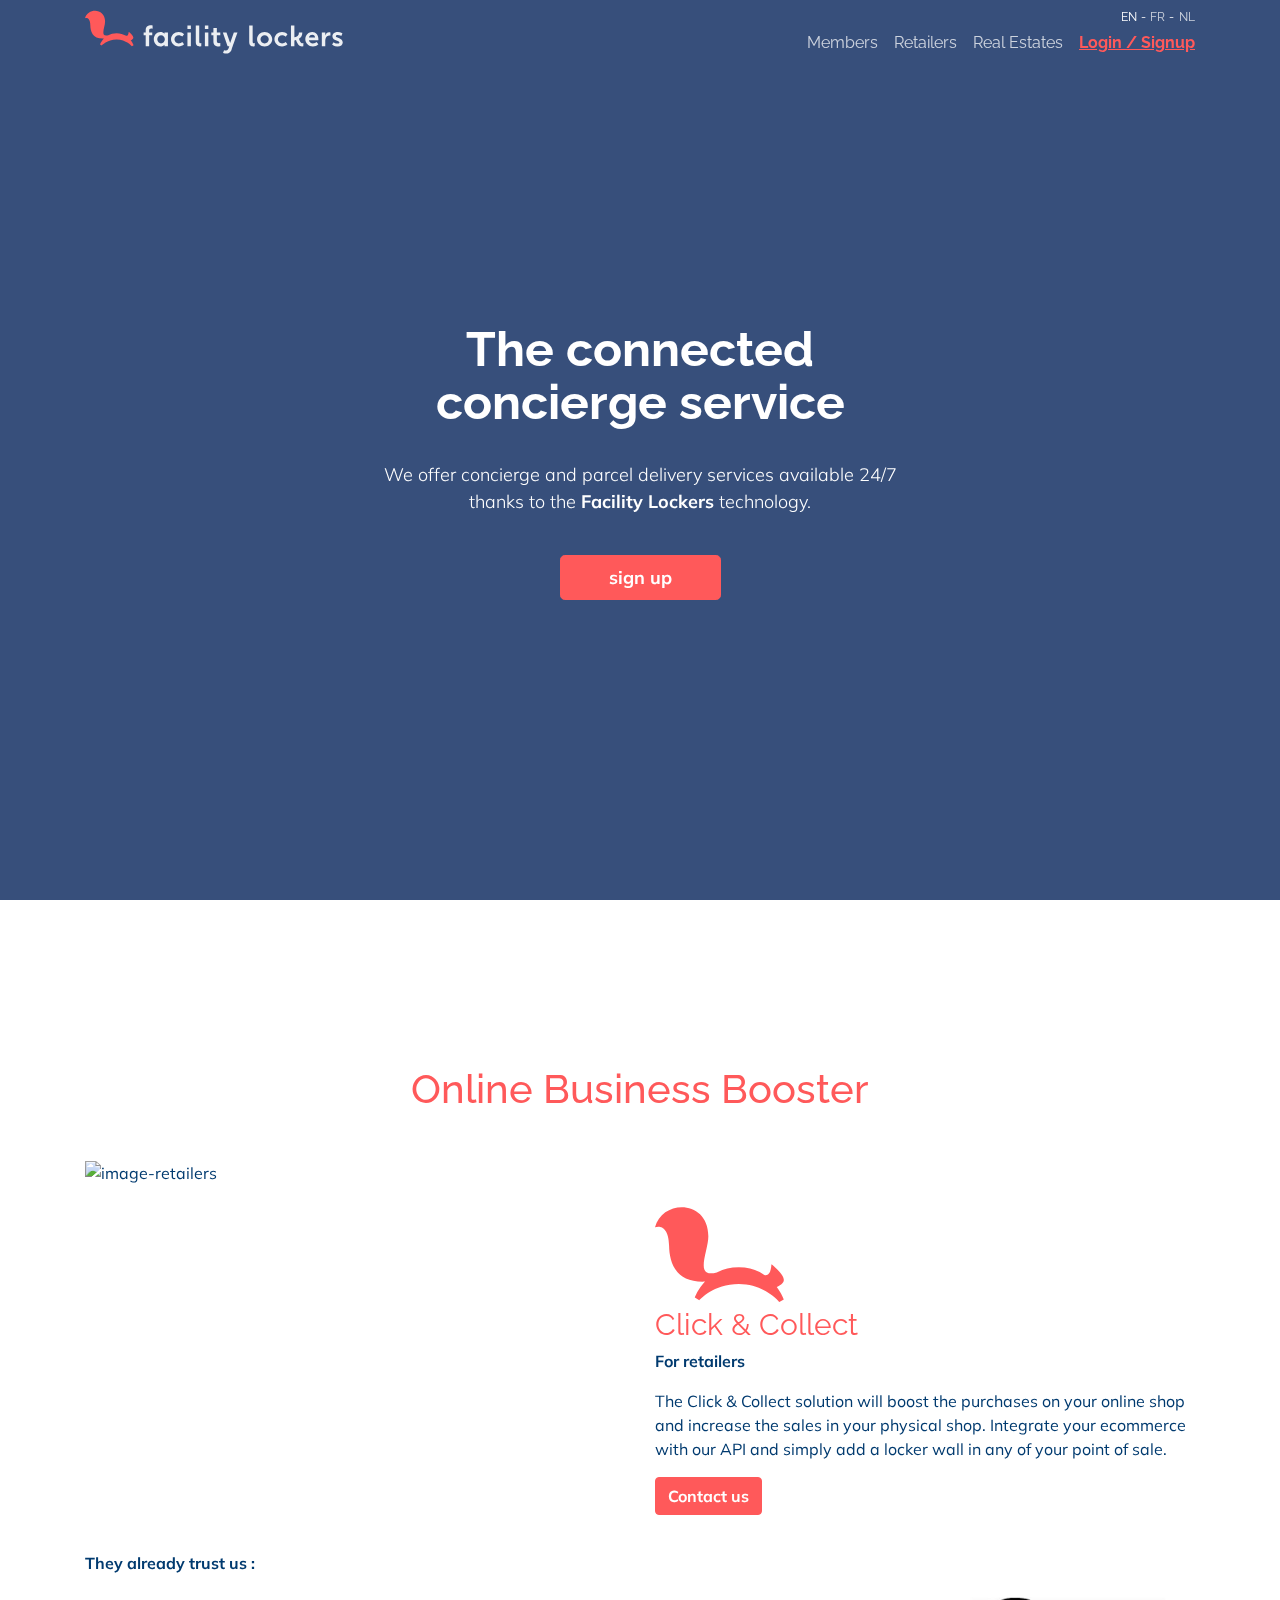
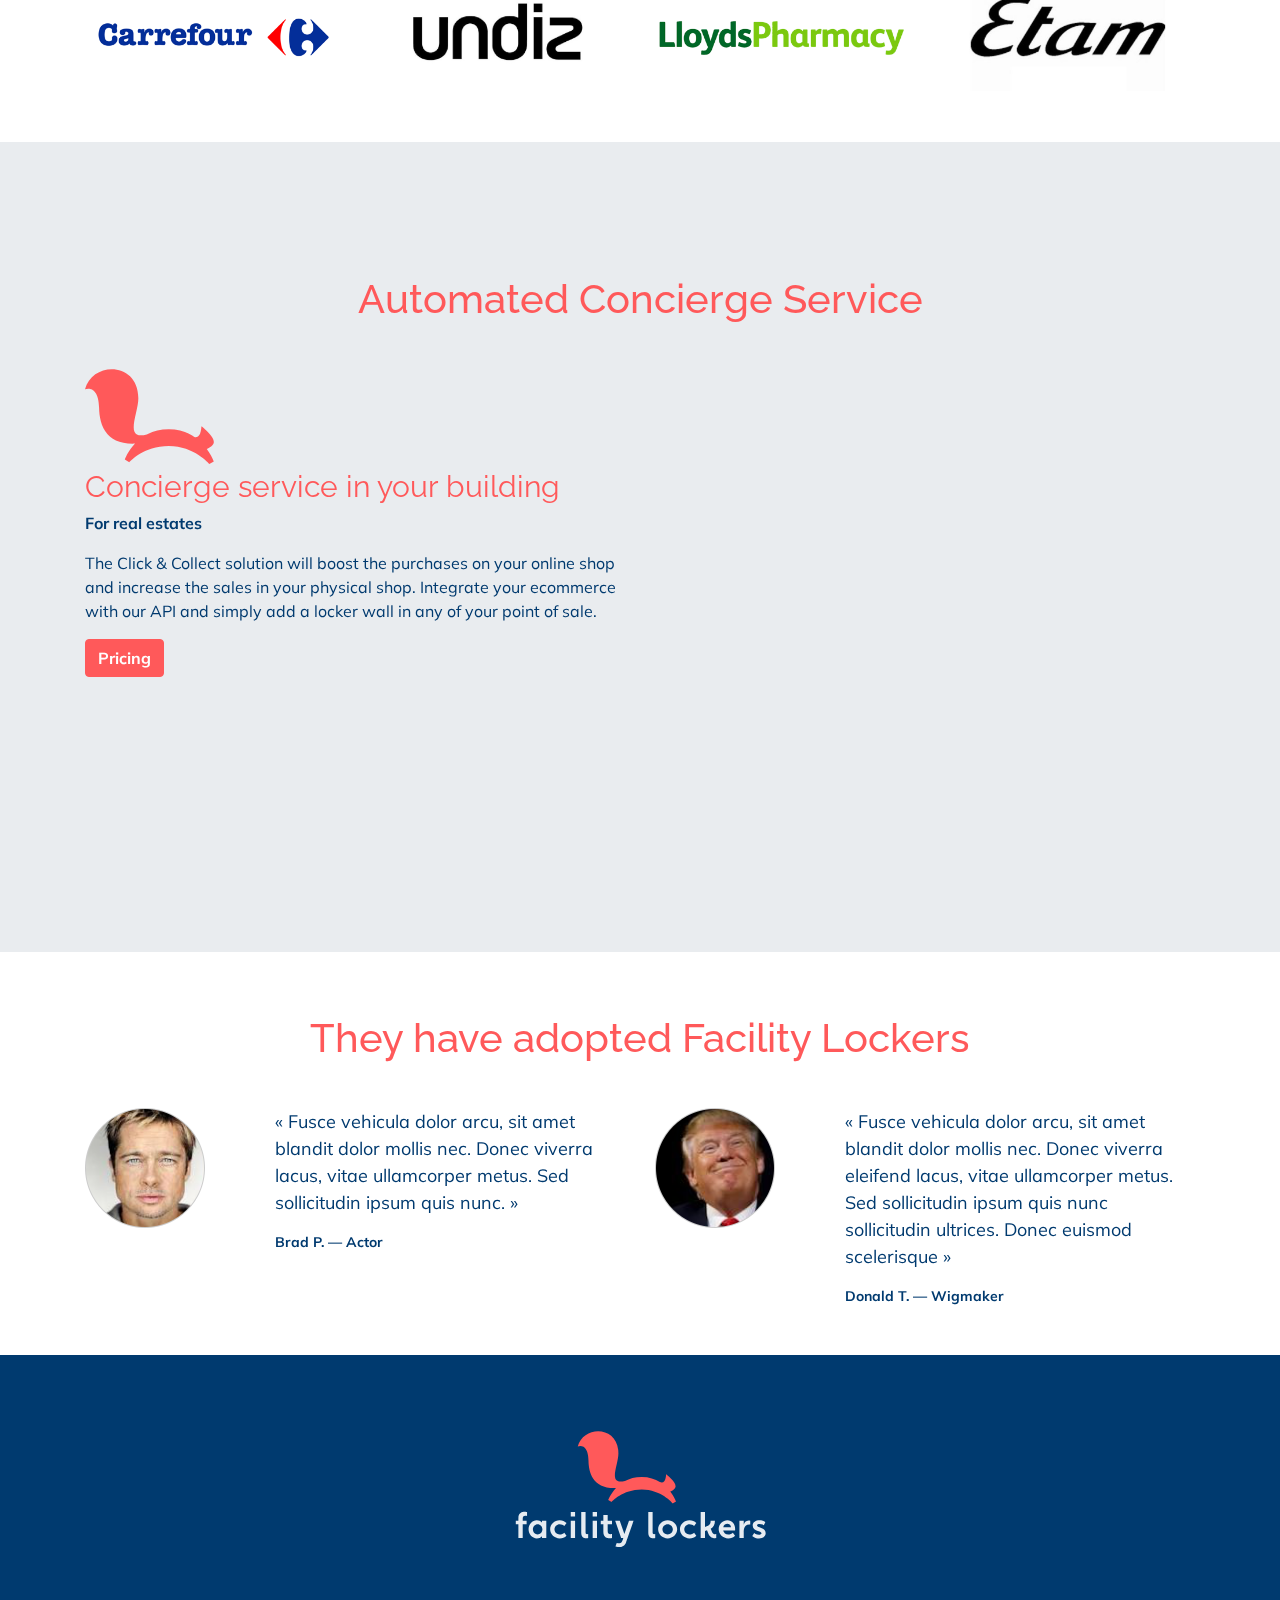
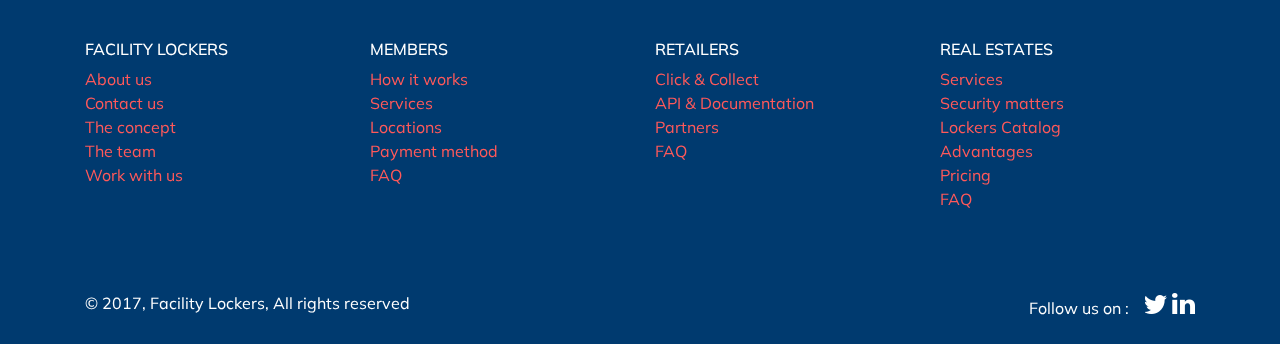
==== index.html @ fe05e3f2 "first commit" ====
<!DOCTYPE html>
<html lang="en">
  <head>
    <meta charset="utf-8">
    <meta name="viewport" content="width=device-width, initial-scale=1, shrink-to-fit=no">
    <meta name="description" content="">
    <meta name="author" content="">
    <link rel="icon" href="../../../../favicon.ico">

    <title>Facility Lockers</title>
    <link href="https://fonts.googleapis.com/css?family=Muli:300,500,700|Raleway:300,500,700" rel="stylesheet">
    <!-- Bootstrap core CSS -->
    <link rel="stylesheet" href="styles/css/app.css">
  </head>
  <body>
    <div id="log"></div>

    <nav class="navbar navbar-expand-md navbar-dark fixed-top">
      <div class="container">
        <a class="navbar-left fl-logo" href="#">
          <svg xmlns="http://www.w3.org/2000/svg" width="258" height="45" viewBox="0 0 258 45">
            <g fill="none" fill-rule="evenodd">
              <path class="logo-text"  d="M167.654798,15.54245 L167.654798,31.3927625 C167.654798,32.7361375 168.040766,33.418825 169.723614,33.1156375 L169.723614,36.215575 C169.723614,36.215575 164.206542,37.93845 164.206542,32.0816375 L164.206542,15.54245 L167.654798,15.54245 Z M187.221381,29.3246938 C187.221381,33.3211313 183.824725,36.5606313 179.635493,36.5606313 C175.445573,36.5606313 172.048917,33.3211313 172.048917,29.3246938 C172.048917,25.3289438 175.445573,22.0894438 179.635493,22.0894438 C183.824725,22.0894438 187.221381,25.3289438 187.221381,29.3246938 Z M183.773125,29.3246938 C183.773125,27.0408188 181.920341,25.1900688 179.635493,25.1900688 C177.349957,25.1900688 175.497173,27.0408188 175.497173,29.3246938 C175.497173,31.6078813 177.349957,33.4600063 179.635493,33.4600063 C181.920341,33.4600063 183.773125,31.6078813 183.773125,29.3246938 Z M202.478125,24.30945 L200.703085,26.6283875 C199.832765,25.7497625 198.531069,25.1901375 197.017469,25.1901375 C194.742253,25.1901375 192.879837,27.041575 192.879837,29.3247625 C192.879837,31.60795 194.727805,33.460075 197.017469,33.460075 C198.531069,33.460075 199.832765,32.90045 200.703085,32.02045 L202.478125,34.340075 C201.097997,35.706825 199.164717,36.5607 197.017469,36.5607 C192.828925,36.5607 189.431581,33.3212 189.431581,29.3247625 C189.431581,25.328325 192.828925,22.0895125 197.017469,22.0895125 C199.164717,22.0895125 201.097997,22.9433875 202.478125,24.30945 Z M218.35517,36.21585 C218.35517,36.21585 214.162498,37.5695375 212.024882,32.5521625 C211.60245,31.5607875 210.975682,30.081975 210.975682,30.081975 L209.389842,30.5955375 L209.389842,36.21585 L205.941586,36.21585 L205.941586,15.542725 L209.389842,15.542725 L209.389842,27.3519125 C213.534354,26.017475 213.87285,24.779975 213.87285,22.4335375 L217.320418,22.4335375 C217.320418,25.8236 215.971938,27.6200375 213.933394,28.8107875 C214.116402,29.234975 214.468658,30.054475 214.831234,30.9310375 C215.734578,33.1145375 216.81061,33.252725 218.35517,33.1145375 L218.35517,36.21585 Z M245.443174,25.5347125 C240.27079,24.8802125 240.27079,30.013775 240.27079,31.73665 L240.27079,36.2164 L236.823222,36.2164 L236.823222,22.4334 L240.27079,22.4334 L240.27079,25.5732125 C240.801926,23.9314625 242.133206,21.7713375 245.443174,22.4334 L245.443174,25.5347125 Z M248.600338,32.1693625 C248.600338,32.1693625 250.160034,33.598675 252.410482,33.598675 C253.386754,33.598675 254.410498,33.2391125 254.410498,32.4258 C254.410498,30.2553625 247.410786,31.04805 247.410786,26.2238625 C247.410786,23.6484875 249.840802,22.0892375 252.824658,22.0892375 C255.943362,22.0892375 257.44733,23.6168625 257.44733,23.6168625 L256.268786,25.9743 C256.268786,25.9743 254.869394,25.0592375 252.754482,25.0592375 C251.859394,25.0592375 250.859042,25.3562375 250.859042,26.2238625 C250.859042,28.1743 257.754866,27.6016125 257.754866,32.4258 C257.754866,34.7296125 255.71701,36.560425 252.43525,36.560425 C248.99181,36.560425 247.066786,34.528175 247.066786,34.528175 L248.600338,32.1693625 Z M227.199066,22.0891688 C230.99201,22.0891688 233.405514,24.9842313 233.405514,28.9799813 C233.405514,29.5746688 233.340842,30.2497938 233.340842,30.2497938 L223.862266,30.2497938 C224.283322,32.0867938 225.918698,33.4597313 227.888442,33.4597313 C229.400666,33.4597313 230.703738,32.9007938 231.574058,32.0214813 L233.34841,34.3397312 C231.969658,35.7071688 230.034314,36.5610438 227.888442,36.5610438 C223.698522,36.5610438 220.302554,33.3208563 220.302554,29.3244188 C220.302554,24.8453563 223.750122,22.0891688 227.199066,22.0891688 Z M227.199066,24.8453562 C225.805178,24.8453562 224.41129,25.5225437 223.929002,27.6022312 L230.156778,27.6022312 C229.76049,25.5225437 228.592266,24.8453562 227.199066,24.8453562 Z M139.057115,40.168975 C142.160683,40.8585375 143.073659,40.4900375 144.303803,36.2069125 L142.580363,36.2055375 L137.831099,22.423225 L141.478187,22.423225 L145.154859,33.0939125 L148.831531,22.423225 L152.478619,22.423225 C152.478619,22.423225 146.962235,38.43235 146.623739,39.4147875 C144.490939,45.60435 138.023051,42.92585 138.023051,42.92585 L139.057115,40.168975 Z M131.85059,30.6929563 C131.85059,32.9678938 132.967902,33.3803938 135.299534,33.0978313 L135.299534,36.1998313 C135.299534,36.1998313 128.402334,37.9288938 128.402334,31.3825188 L128.402334,25.2823313 L126.333518,25.2823313 L126.333518,22.4237063 L128.402334,22.4237063 L128.402334,17.9439563 L131.85059,17.9439563 L131.85059,22.4237063 L135.299534,22.4237063 L135.299534,25.2823313 L131.85059,25.2823313 L131.85059,30.6929563 Z M119.885376,36.2065 L119.885376,22.4241875 L123.333632,22.4241875 L123.333632,36.2065 L119.885376,36.2065 Z M119.885376,18.9784375 L119.885376,15.532 L123.333632,15.532 L123.333632,18.9784375 L119.885376,18.9784375 Z M114.227333,15.5324125 L114.227333,31.382725 C114.227333,32.7261 114.613301,33.4087875 116.296149,33.1062875 L116.296149,36.206225 C116.296149,36.206225 110.778389,37.9291 110.778389,32.0716 L110.778389,15.5324125 L114.227333,15.5324125 Z M102.433568,36.2065 L102.433568,22.4241875 L105.881824,22.4241875 L105.881824,36.2065 L102.433568,36.2065 Z M102.433568,18.9784375 L102.433568,15.532 L105.881824,15.532 L105.881824,18.9784375 L102.433568,18.9784375 Z M99.0610608,24.3000312 L97.2860208,26.6189687 C96.4157008,25.7396562 95.1133168,25.1800312 93.6004048,25.1800312 C91.3245008,25.1800312 89.4627728,27.0314687 89.4627728,29.3153437 C89.4627728,31.5978437 91.3100528,33.4499687 93.6004048,33.4499687 C95.1133168,33.4499687 96.4157008,32.8910312 97.2860208,32.0110312 L99.0610608,34.3306562 C97.6809328,35.6974062 95.7469648,36.5505937 93.6004048,36.5505937 C89.4111728,36.5505937 86.0145168,33.3110937 86.0145168,29.3153437 C86.0145168,25.3182187 89.4111728,22.0794062 93.6004048,22.0794062 C95.7469648,22.0794062 97.6809328,22.9332812 99.0610608,24.3000312 Z M82.9423216,36.2054 L79.4933776,36.2054 L79.4933776,34.7747125 C78.4194096,35.8788375 76.9924976,36.550525 75.3516176,36.550525 C71.7354896,36.550525 68.8039216,33.311025 68.8039216,29.315275 C68.8039216,25.3188375 71.7354896,22.0793375 75.3516176,22.0793375 C76.9924976,22.0793375 78.4194096,22.7517125 79.4933776,23.8544625 L79.4933776,22.423775 L82.9423216,22.423775 L82.9423216,36.2054 Z M79.8380656,29.315275 C79.8380656,27.0314 78.1400816,25.18065 76.0451216,25.18065 C73.9501616,25.18065 72.2528656,27.0314 72.2528656,29.315275 C72.2528656,31.5984625 73.9501616,33.4499 76.0451216,33.4499 C78.1400816,33.4499 79.8380656,31.5984625 79.8380656,29.315275 Z M67.5971696,18.6409437 C64.8382896,18.2882562 64.1489136,18.7708812 64.1489136,21.0458187 L64.1489136,22.4242562 L67.2524816,22.4242562 L67.2524816,25.2821937 L64.1489136,25.2821937 L64.1489136,36.2065687 L60.7013456,36.2065687 L60.7013456,25.2821937 L58.6325296,25.2821937 L58.6325296,22.4242562 L60.7013456,22.4242562 L60.7013456,20.3562562 C60.7013456,13.8098812 67.5971696,15.5389437 67.5971696,15.5389437 L67.5971696,18.6409437 Z"/>
              <path class="logo-shape"  d="M40.5858978,25.6179673 C40.8960762,25.7450946 41.2733576,25.8624437 41.5241712,25.8624437 C43.6748592,25.8624437 43.6748592,21.8082562 43.6748592,21.8082562 C43.6748592,21.8082562 48.3601392,25.2876937 48.3601392,27.7063187 C48.3601392,28.8393698 46.8598692,29.9327503 45.7162989,30.2912166 C47.7122819,32.8888168 48.5544193,35.2146984 48.5728,35.2679938 L46.893392,36.2064313 C46.838352,36.1397438 41.213952,29.4180563 31.63424,29.4180563 C22.0504,29.4180563 16.778944,35.4474313 16.725968,35.5079313 L15.057568,34.5619313 C15.0774099,34.503157 16.1404563,31.4853447 18.8833812,28.5718862 C18.5780768,28.6011079 18.2765153,28.61705 17.981912,28.61705 C7.361256,28.61705 5.39908,20.8984875 5.3062,15.1503 C5.191992,8.03605 1.857256,7.4482375 -0.000344,8.21755 C2.757848,-2.365825 20.089256,-2.2785125 20.089256,11.5856125 C20.089256,17.4107121 14.5182655,27.4217785 23.3268896,25.1557699 C25.5438639,23.9782703 28.2835253,23.1769313 31.63424,23.1769313 C35.2784036,23.1769313 38.2303013,24.1845102 40.5858978,25.6179673 Z"/>
            </g>
          </svg>
        </a>
        <button class="navbar-toggler" type="button" data-toggle="collapse" data-target="#navbarCollapse" aria-controls="navbarCollapse" aria-label="Toggle navigation">
          <span class="navbar-toggler-icon"></span>
        </button>
        <div class="collapse navbar-collapse fl-justify-end " id="navbarCollapse">
          <ul class="navbar-nav">
            <li class="nav-item">
              <a class="nav-link" href="members.html">Members <span class="sr-only">(current)</span></a>
            </li>
            <li class="nav-item">
              <a class="nav-link" href="#retailers">Retailers</a>
            </li>
            <li class="nav-item">
              <a class="nav-link" href="#real-estates">Real Estates</a>
            </li>
            <li class="nav-item">
              <a class="nav-link fl-login-link" href="#real-estates">Login / Signup</a>
            </li>
            <li class="nav-item fl-languages">
              <ul>
                  <li class="nav-item active"><a class="nav-link" href="#">EN</a></li>
                  <li class="nav-item"><a class="nav-link" href="#">FR</a></li>
                  <li class="nav-item"><a class="nav-link" href="#">NL</a></li>
                </ul>
            </li>

          </ul>
        </div>
      </div>

    </nav>


    <a id="members"></a>
    <div class="fl-section fl-main-section jumbotron jumbotron-fluid">
      <div class="container">
        <div class="fl-message-box col-10 col-sm-10 col-md-8 col-lg-6 col-xl-6 mx-auto">
          <h2 class="display-3 slogan">The connected concierge service</h2>
          <br>
          <p class="lead">We offer concierge and parcel delivery services available 24/7 thanks to the <strong>Facility Lockers</strong> technology.</p>
          <br>
          <p class="lead">
            <a class="btn btn-primary btn-lg fl-btn-call-to-action px-5" href="#" role="button">sign up</a>
          </p>
        </div>
      </div>
    </div>

      <a id="retailers"></a>
      <section class="fl-section fl-retailers">
        <h2 class="fl-section-heading">Online Business Booster</h2>
        <div class="container">
          <div class="row">
              <div class="col-12 col-sm-12 col-md-6 col-lg-6 col-xl-6">
                <img class="img-fluid" src="img/png/Click&Collect@2x.png" alt="image-retailers">
              </div><!-- /.col6 -->
              <div class="col-12 col-sm-12 col-md-6 col-lg-6 col-xl-6">
                <svg class="fl-logo mt-5" xmlns="http://www.w3.org/2000/svg" width="129" height="95" viewBox="0 0 129 95">
                  <path class="logo-shape" fill-rule="evenodd" d="M109.370019,67.903951 C109.853962,68.045564 110.321844,68.1402394 110.688133,68.1402394 C116.398183,68.1402394 116.398183,57.3298872 116.398183,57.3298872 C116.398183,57.3298872 128.837542,66.6076882 128.837542,73.056869 C128.837542,76.0919478 124.817776,79.0202752 121.776524,79.9624201 C126.67875,86.5866545 128.760263,92.3606263 128.80733,92.4976885 L124.348523,95 C124.202392,94.8221801 109.269681,76.8990304 83.8356665,76.8990304 C58.390692,76.8990304 44.3950427,92.9761525 44.2543921,93.1374737 L39.8248111,90.614997 C39.8775402,90.4581311 42.7051385,82.3963517 50.0027058,74.6209886 C49.2373491,74.6909918 48.4812919,74.7289939 47.7417499,74.7289939 C19.544042,74.7289939 14.3344894,54.1477112 14.0878942,38.820366 C13.7846734,19.8504618 4.93099129,18.2830799 -0.000913315668,20.3344254 C7.32205171,-7.88578184 53.3367217,-7.65296605 53.3367217,29.3152487 C53.3367217,44.8097517 38.6179544,71.4115507 61.7619684,65.5432844 C67.6511357,62.3983362 74.9305959,60.2572842 83.8356665,60.2572842 C94.4452143,60.2572842 102.84468,63.4879213 109.370019,67.903951 Z"/>
                </svg>
                <h2 class="fl-box-heading">Click & Collect</h2>
                <p class="fl-box-subtitle">For retailers</p>
                <p>The Click & Collect solution will boost the purchases on your online shop and increase the sales in your physical shop. Integrate your ecommerce with our API and simply add a locker wall in any of your point of sale.</p>
                <p><a class="btn btn-primary" href="#" role="button">Contact us</a></p>
              </div><!-- /.col -->
          </div><!-- /.row -->
          <br />
            <h4 class="fl-box-subtitle">They already trust us :</h4>
          <div class="row">
            <div class="col-3">
              <img class="img-fluid" src="img/png/logo/carrefour@2x.png" alt="logo carrefour"/>
            </div>
            <div class="col-3">
              <img class="img-fluid" src="img/png/logo/undiz@2x.png" alt="logo undiz"/>
            </div>
            <div class="col-3">
              <img class="img-fluid" src="img/png/logo/lloyds@2x.png" alt="logo Lloyds Pharmacy"/>
            </div>
            <div class="col-3">
              <img class="img-fluid" src="img/png/logo/etam@2x.png" alt="logo etam"/>
            </div>
          </div>
        </div><!-- /.container -->
      </section>

      <a id="real-estates"></a>

      <div class="fl-section jumbotron jumbotron-fluid fl-real-estates">
        <h2 class="fl-section-heading ">Automated Concierge Service</h2>
        <div class="container">
          <div class="row">
            <div class="col-12 col-sm-12 col-md-8 col-lg-6 col-xl-6">
              <svg class="fl-logo" xmlns="http://www.w3.org/2000/svg" width="129" height="95" viewBox="0 0 129 95">
                <path class="logo-shape" fill-rule="evenodd" d="M109.370019,67.903951 C109.853962,68.045564 110.321844,68.1402394 110.688133,68.1402394 C116.398183,68.1402394 116.398183,57.3298872 116.398183,57.3298872 C116.398183,57.3298872 128.837542,66.6076882 128.837542,73.056869 C128.837542,76.0919478 124.817776,79.0202752 121.776524,79.9624201 C126.67875,86.5866545 128.760263,92.3606263 128.80733,92.4976885 L124.348523,95 C124.202392,94.8221801 109.269681,76.8990304 83.8356665,76.8990304 C58.390692,76.8990304 44.3950427,92.9761525 44.2543921,93.1374737 L39.8248111,90.614997 C39.8775402,90.4581311 42.7051385,82.3963517 50.0027058,74.6209886 C49.2373491,74.6909918 48.4812919,74.7289939 47.7417499,74.7289939 C19.544042,74.7289939 14.3344894,54.1477112 14.0878942,38.820366 C13.7846734,19.8504618 4.93099129,18.2830799 -0.000913315668,20.3344254 C7.32205171,-7.88578184 53.3367217,-7.65296605 53.3367217,29.3152487 C53.3367217,44.8097517 38.6179544,71.4115507 61.7619684,65.5432844 C67.6511357,62.3983362 74.9305959,60.2572842 83.8356665,60.2572842 C94.4452143,60.2572842 102.84468,63.4879213 109.370019,67.903951 Z"/>
              </svg>
              <h2 class="fl-box-heading">Concierge service in your building</h2>
              <p class="fl-box-subtitle">For real estates</p>
              <p>The Click & Collect solution will boost the purchases on your online shop and increase the sales in your physical shop. Integrate your ecommerce with our API and simply add a locker wall in any of your point of sale.</p>
              <p><a class="btn btn-primary" href="#" role="button">Pricing</a></p>
            </div><!-- .col -->
          </div><!-- .row -->
        </div>
      </div>

      <section class="fl-section fl-testimonials">
        <h2 class="fl-section-heading">They have adopted Facility Lockers</h2>
        <div class="container">
          <div class="row">
            <div class="col-12 col-sm-12 col-md-12 col-lg-6 col-xl-6">
              <div class="row">
                <div class="col-12 col-sm-4 col-md-4 col-lg-4 col-xl-4">
                  <img class="img-fluid fl-avatar" src="img/png/avatar/brad@2x.png" alt="Generic placeholder image" width="120" height="120">
                </div>
                <div class="col-12 col-sm-8 col-md-8 col-lg-8 col-xl-8">
                  <p class="fl-testimonial">« Fusce vehicula dolor arcu, sit amet blandit dolor mollis nec. Donec viverra  lacus, vitae ullamcorper metus. Sed sollicitudin ipsum quis nunc. » </p>
                  <p class="fl-signature">Brad P. — Actor</p>
                </div>
              </div><!-- /.row -->
              <hr class="fl-separator"/>
            </div><!-- /.col-xl-6 -->
            <div class="col-12 col-sm-12 col-md-12 col-lg-6 col-xl-6">
              <div class="row">
                <div class="col-12 col-sm-4 col-md-4 col-lg-4 col-xl-4">
                  <img class="img-fluid fl-avatar" src="img/png/avatar/bob@2x.png" alt="Generic placeholder image" width="120" height="120">
                </div>
                <div class="col-12 col-sm-8 col-md-8 col-lg-8 col-xl-8">
                  <p class="fl-testimonial">« Fusce vehicula dolor arcu, sit amet blandit dolor mollis nec. Donec viverra eleifend lacus, vitae ullamcorper metus. Sed sollicitudin ipsum quis nunc sollicitudin ultrices. Donec euismod scelerisque » </p>
                  <p class="fl-signature">Donald T. — Wigmaker</p>
                </div>
              </div><!-- .row -->
            </div><!-- .col -->
          </div><!-- .row -->
        </div>
      </section>

    <footer class="fl-section fl-footer">
      <div class="container">
        <div class="row fl-brand-row">
          <a class="navbar-brand fl-logo mx-auto" href="#">
            <svg xmlns="http://www.w3.org/2000/svg" width="251" height="117" viewBox="0 0 251 117">
              <g fill="none" fill-rule="evenodd">
                <path class="logo-text" d="M92.682491,100.078545 C92.682491,102.928204 94.0847175,103.444914 97.0109157,103.090968 L97.0109157,106.976631 C97.0109157,106.976631 88.3549297,109.142509 88.3549297,100.942313 L88.3549297,93.3010255 L85.7585656,93.3010255 L85.7585656,89.7202215 L88.3549297,89.7202215 L88.3549297,84.1087452 L92.682491,84.1087452 L92.682491,89.7202215 L97.0109157,89.7202215 L97.0109157,93.3010255 L92.682491,93.3010255 L92.682491,100.078545 Z M137.616772,81.1005426 L137.616772,100.955145 C137.616772,102.637899 138.101162,103.493054 140.213136,103.113272 L140.213136,106.996352 C140.213136,106.996352 133.289211,109.154479 133.289211,101.818051 L133.289211,81.1005426 L137.616772,81.1005426 Z M162.172833,98.3646164 C162.172833,103.37068 157.91003,107.42858 152.652543,107.42858 C147.394194,107.42858 143.131391,103.37068 143.131391,98.3646164 C143.131391,93.3594137 147.394194,89.3015137 152.652543,89.3015137 C157.91003,89.3015137 162.172833,93.3594137 162.172833,98.3646164 Z M157.845272,98.3646164 C157.845272,95.5037624 155.520028,93.1854545 152.652543,93.1854545 C149.784196,93.1854545 147.458952,95.5037624 147.458952,98.3646164 C147.458952,101.224609 149.784196,103.544639 152.652543,103.544639 C155.520028,103.544639 157.845272,101.224609 157.845272,98.3646164 Z M181.320047,92.0823637 L179.092371,94.987138 C178.00012,93.8865446 176.366491,93.1855407 174.466923,93.1855407 C171.611527,93.1855407 169.274195,95.5047097 169.274195,98.3647025 C169.274195,101.224695 171.593395,103.544726 174.466923,103.544726 C176.366491,103.544726 178.00012,102.843722 179.092371,101.741406 L181.320047,104.647041 C179.587986,106.359076 177.16172,107.428666 174.466923,107.428666 C169.210301,107.428666 164.946634,103.370766 164.946634,98.3647025 C164.946634,93.3586387 169.210301,89.3015999 174.466923,89.3015999 C177.16172,89.3015999 179.587986,90.3711907 181.320047,92.0823637 Z M201.245738,106.996696 C201.245738,106.996696 195.983934,108.692368 193.301226,102.407446 C192.771074,101.165618 191.98448,99.3132108 191.98448,99.3132108 L189.994251,99.9565154 L189.994251,106.996696 L185.66669,106.996696 L185.66669,81.1008871 L189.994251,81.1008871 L189.994251,95.8934483 C195.195614,94.2218897 195.620426,92.6717582 195.620426,89.7325364 L199.947124,89.7325364 C199.947124,93.9790358 198.254782,96.2293101 195.696409,97.7208812 C195.926084,98.2522318 196.368165,99.2787634 196.823198,100.376773 C197.956895,103.111894 199.307315,103.284992 201.245738,103.111894 L201.245738,106.996696 Z M235.241184,93.6171662 C228.749842,92.7973188 228.749842,99.2277813 228.749842,101.385909 L228.749842,106.997385 L224.423144,106.997385 L224.423144,89.7323642 L228.749842,89.7323642 L228.749842,93.6653925 C229.416418,91.6088846 231.087174,88.9030438 235.241184,89.7323642 L235.241184,93.6171662 Z M239.203424,101.927938 C239.203424,101.927938 241.160842,103.71834 243.985154,103.71834 C245.210376,103.71834 246.495174,103.267941 246.495174,102.24916 C246.495174,99.5304014 237.710536,100.523347 237.710536,94.4804172 C237.710536,91.2544212 240.760206,89.3012554 244.504945,89.3012554 C248.418919,89.3012554 250.306399,91.2148067 250.306399,91.2148067 L248.827326,94.1678074 C248.827326,94.1678074 247.071089,93.0215712 244.416874,93.0215712 C243.293539,93.0215712 242.038097,93.3936028 242.038097,94.4804172 C242.038097,96.9235968 250.692356,96.2062304 250.692356,102.24916 C250.692356,105.134988 248.134847,107.428322 244.016238,107.428322 C239.694721,107.428322 237.278816,104.882661 237.278816,104.882661 L239.203424,101.927938 Z M212.344827,89.3011693 C217.104972,89.3011693 220.13392,92.927616 220.13392,97.9328186 C220.13392,98.677743 220.052756,99.5234259 220.052756,99.5234259 L208.157143,99.5234259 C208.685569,101.82451 210.737965,103.544295 213.209994,103.544295 C215.107835,103.544295 216.743191,102.844152 217.835442,101.742698 L220.062254,104.646611 C218.33192,106.359506 215.903064,107.429097 213.209994,107.429097 C207.951645,107.429097 203.689705,103.370336 203.689705,98.3642719 C203.689705,92.7536568 208.016403,89.3011693 212.344827,89.3011693 Z M212.344827,92.7536568 C210.595498,92.7536568 208.846168,93.6019232 208.240897,96.2070055 L216.056756,96.2070055 C215.559414,93.6019232 214.093293,92.7536568 212.344827,92.7536568 Z M12.0444478,84.9818138 C8.58205345,84.5400263 7.71688657,85.1445776 7.71688657,87.9942361 L7.71688657,89.7209105 L11.6118644,89.7209105 L11.6118644,93.3008532 L7.71688657,93.3008532 L7.71688657,106.98507 L3.39018873,106.98507 L3.39018873,93.3008532 L0.793824648,93.3008532 L0.793824648,89.7209105 L3.39018873,89.7209105 L3.39018873,87.1304684 C3.39018873,78.9302723 12.0444478,81.0961506 12.0444478,81.0961506 L12.0444478,84.9818138 Z M55.7641278,106.984984 L55.7641278,89.7208243 L60.0916891,89.7208243 L60.0916891,106.984984 L55.7641278,106.984984 Z M55.7641278,85.4045691 L55.7641278,81.0874526 L60.0916891,81.0874526 L60.0916891,85.4045691 L55.7641278,85.4045691 Z M70.5653027,81.0879693 L70.5653027,100.942571 C70.5653027,102.625325 71.0496925,103.480481 73.1616667,103.10156 L73.1616667,106.98464 C73.1616667,106.98464 66.2368779,109.142767 66.2368779,101.805478 L66.2368779,81.0879693 L70.5653027,81.0879693 Z M31.3026136,106.983606 L26.9741889,106.983606 L26.9741889,105.191482 C25.626359,106.574544 23.8355845,107.415921 21.7762801,107.415921 C17.2380394,107.415921 13.5589216,103.358021 13.5589216,98.3528182 C13.5589216,93.3467543 17.2380394,89.2888543 21.7762801,89.2888543 C23.8355845,89.2888543 25.626359,90.1310925 26.9741889,91.512432 L26.9741889,89.7203076 L31.3026136,89.7203076 L31.3026136,106.983606 Z M27.4067723,98.3528182 C27.4067723,95.4919642 25.2758024,93.1736563 22.6466276,93.1736563 C20.0174528,93.1736563 17.8873463,95.4919642 17.8873463,98.3528182 C17.8873463,101.212811 20.0174528,103.53198 22.6466276,103.53198 C25.2758024,103.53198 27.4067723,101.212811 27.4067723,98.3528182 Z M51.5316313,92.0705655 L49.3039561,94.9753398 C48.2117045,93.8738852 46.5772126,93.1728812 44.678508,93.1728812 C41.8222485,93.1728812 39.4857799,95.4920503 39.4857799,98.3529043 C39.4857799,101.212036 41.8041163,103.532066 44.678508,103.532066 C46.5772126,103.532066 48.2117045,102.831923 49.3039561,101.729608 L51.5316313,104.635243 C49.7995707,106.347277 47.3724408,107.416007 44.678508,107.416007 C39.4210219,107.416007 35.1582186,103.358107 35.1582186,98.3529043 C35.1582186,93.3459793 39.4210219,89.2889405 44.678508,89.2889405 C47.3724408,89.2889405 49.7995707,90.3585312 51.5316313,92.0705655 Z M77.6661469,106.984984 L77.6661469,89.7208243 L81.9937082,89.7208243 L81.9937082,106.984984 L77.6661469,106.984984 Z M77.6661469,85.4045691 L77.6661469,81.0874526 L81.9937082,81.0874526 L81.9937082,85.4045691 L77.6661469,85.4045691 Z M101.72668,111.948506 C105.621657,112.812273 106.767442,112.350679 108.311273,106.985501 L106.148356,106.983779 L100.188029,89.7196187 L104.765125,89.7196187 L109.379348,103.086059 L113.993572,89.7196187 L118.570667,89.7196187 C118.570667,89.7196187 111.647605,109.773154 111.222793,111.003786 C108.546129,118.757028 100.428929,115.401854 100.428929,115.401854 L101.72668,111.948506 Z"/>
                <path class="logo-shape" d="M144.87018,50.8898836 C145.497785,51.1481166 146.261164,51.3864872 146.768652,51.3864872 C151.120284,51.3864872 151.120284,43.1512387 151.120284,43.1512387 C151.120284,43.1512387 160.600327,50.2190007 160.600327,55.1319403 C160.600327,57.4335006 157.564729,59.6544783 155.250866,60.3826291 C159.289473,65.6591198 160.993427,70.3836702 161.030617,70.4919288 L157.632558,72.3981717 C157.521192,72.2627097 146.140965,58.6089832 126.757688,58.6089832 C107.366059,58.6089832 96.6999674,70.8564192 96.5927775,70.9793125 L93.2169914,69.0577079 C93.2571388,68.9383201 95.4080723,62.8082547 100.958017,56.8901626 C100.340274,56.9495205 99.7301043,56.9819036 99.1340136,56.9819036 C77.644525,56.9819036 73.6743222,41.3032304 73.4863918,29.6269691 C73.2553071,15.1758325 66.5079111,13.9818122 62.749304,15.5445124 C68.3301396,-5.95343848 103.397945,-5.77608108 103.397945,22.3860391 C103.397945,34.2185323 92.1257832,54.5539575 109.94887,49.9510238 C114.43462,47.5591761 119.977962,45.9314206 126.757688,45.9314206 C134.13117,45.9314206 140.103943,47.9781101 144.87018,50.8898836 Z"/>
              </g>
            </svg>
          </a>

        </div>
        <div class="row">
          <div class="col-6 col-sm-6 col-md-3 col-lg-3 col-xl-3"><!-- widgets column left -->
            <ul class="list-unstyled clear-margins"><!-- widgets -->
              <li class="widget-container widget_nav_menu"><!-- widgets list -->
                <h6 class="title-widget">Facility Lockers</h6>
                <ul>
                  <li><a  href="#">About us</a></li>
                  <li><a  href="#">Contact us</a></li>
                  <li><a  href="#">The concept</a></li>
                  <li><a  href="#">The team</a></li>
                  <li><a  href="#">Work with us</a></li>
                </ul>
              </li>
            </ul>
          </div><!-- widgets column left end -->

          <div class="col-6 col-sm-6 col-md-3 col-lg-3 col-xl-3"><!-- widgets column left -->
            <ul class="list-unstyled clear-margins"><!-- widgets -->
              <li class="widget-container widget_nav_menu"><!-- widgets list -->
                <h6 class="title-widget">Members</h6>
                <ul>
                  <li><a  href="#">How it works </a></li>
                  <li><a  href="#">Services </a></li>
                  <li><a  href="#">Locations</a></li>
                  <li><a  href="#">Payment method</a></li>
                  <li><a  href="#">FAQ</a></li>
                </ul>
              </li>
            </ul>
          </div><!-- widgets column left end -->

          <div class="col-6 col-sm-6 col-md-3 col-lg-3 col-xl-3"><!-- widgets column left -->
            <ul class="list-unstyled clear-margins"><!-- widgets -->
              <li class="widget-container widget_nav_menu"><!-- widgets list -->
                <h6 class="title-widget">Retailers</h6>
                <ul>
                  <li><a href="#">Click & Collect</a></li>
                  <li><a href="#">API & Documentation</a></li>
                  <li><a href="#">Partners</a></li>
                  <li><a href="#">FAQ</a></li>
                </ul>
              </li>
            </ul>
          </div><!-- widgets column left end -->

          <div class="col-6 col-sm-6 col-md-3 col-lg-3 col-xl-3"><!-- widgets column center -->
            <ul class="list-unstyled clear-margins"><!-- widgets -->
              <li class="widget-container widget_nav_menu"><!-- widgets list -->
                <h6 class="title-widget">Real estates </h6>
                <ul>
                  <li><a href="#">Services</a></li>
                  <li><a href="#">Security matters</a></li>
                  <li><a href="#">Lockers Catalog</a></li>
                  <li><a href="#">Advantages</a></li>
                  <li><a href="#">Pricing</a></li>
                  <li><a href="#">FAQ</a></li>
                </ul>
              </li>
            </ul>
          </div>
        </div><!-- .row -->
      </div>
      <div class="container">
        <div class="row">
          <div class="col-6">
            <div class="text-left">
              © 2017, Facility Lockers, All rights reserved &nbsp;&nbsp;
            </div>
          </div>
          <div class="col-6">
            <div class="text-right">Follow us on : &nbsp;&nbsp;
              <a class="fl-social-link" href="#"> <i class="fl-icon-social fl-icon-linkedin"></i></a>
              <a class="fl-social-link" href="#"> <i class="fl-icon-social fl-icon-twitter"></i></a>
            </div>
          </div><!-- .col -->
        </div><!-- .row -->
      </div><!-- .container -->
    </footer>




    <!-- Optional JavaScript -->
    <!-- jQuery first, then Popper.js, then Bootstrap JS -->
    <script src="js/vendor/jquery-3.2.1.min.js"></script>
    <script src="js/vendor/popper.min.js"></script>
    <script src="js/vendor/bootstrap.min.js"></script>
    <script src="js/Facility/scroll.js"></script>
  </body>
</html>
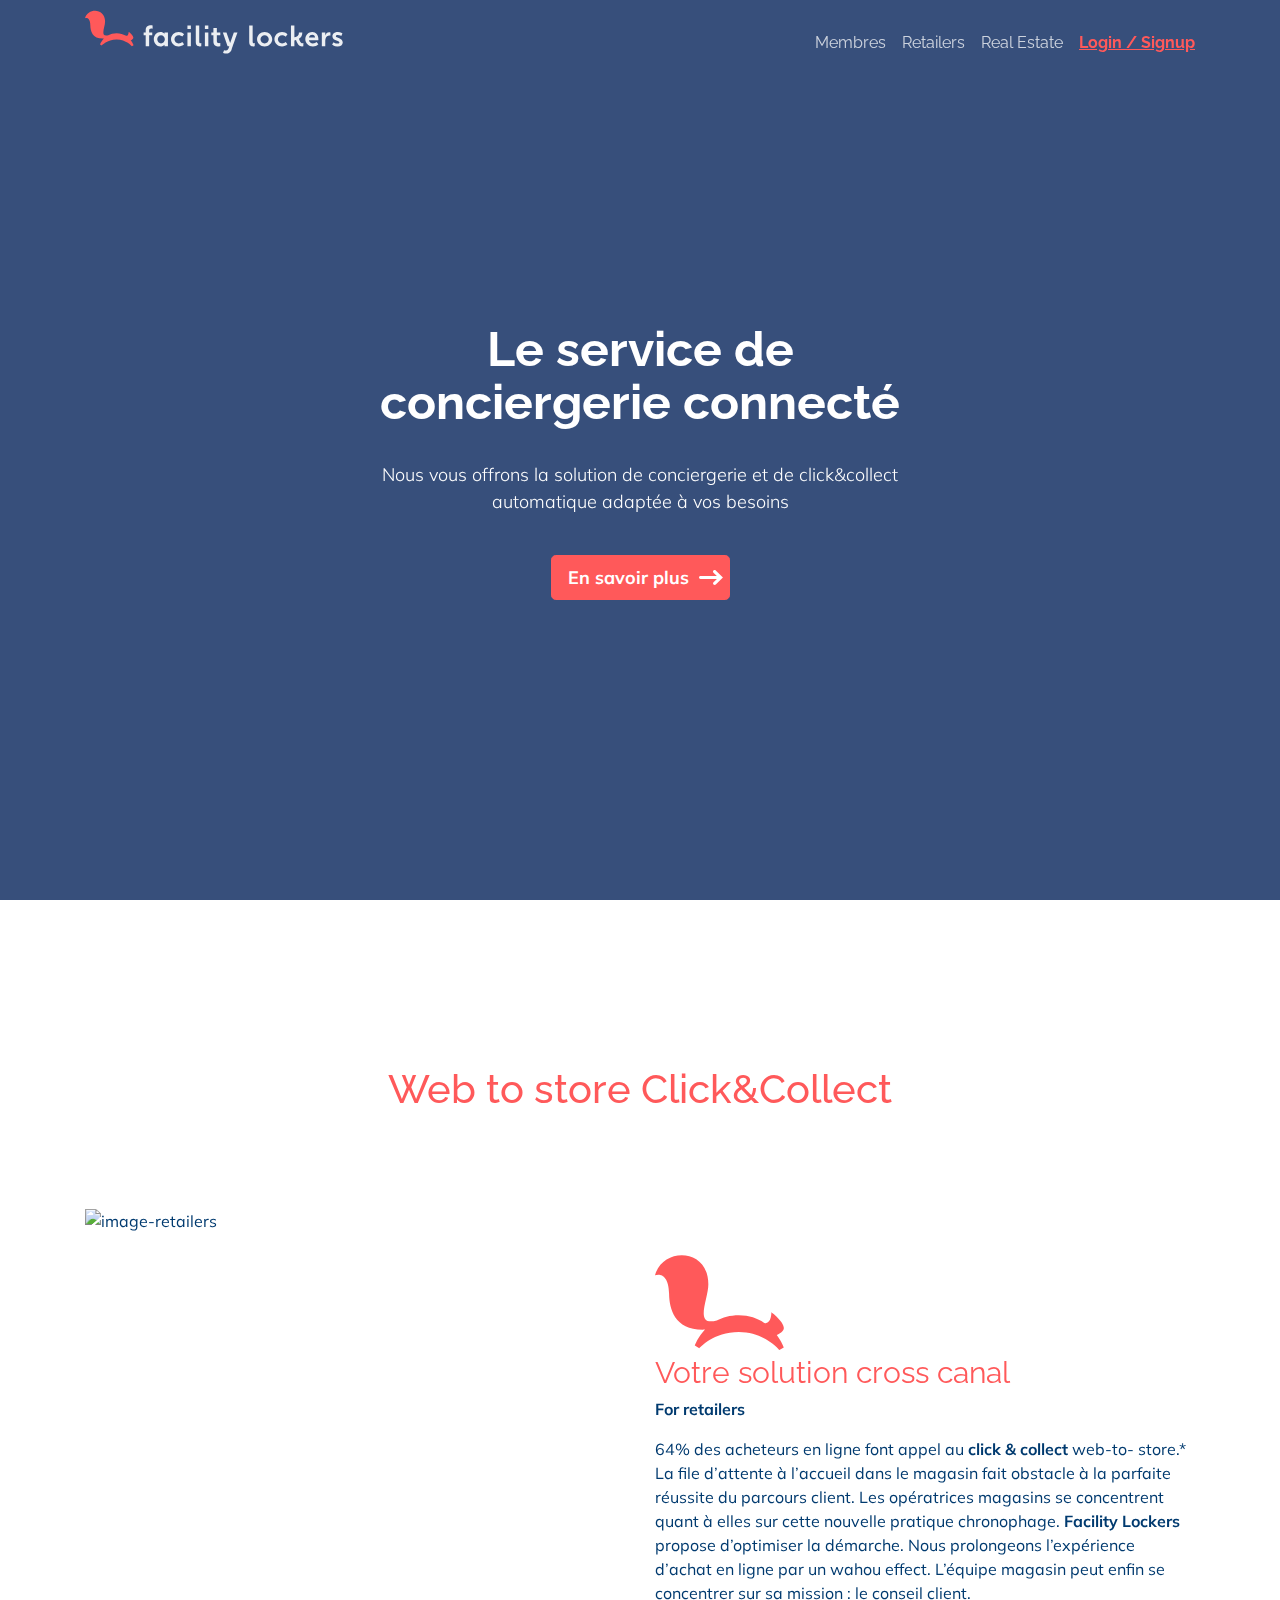
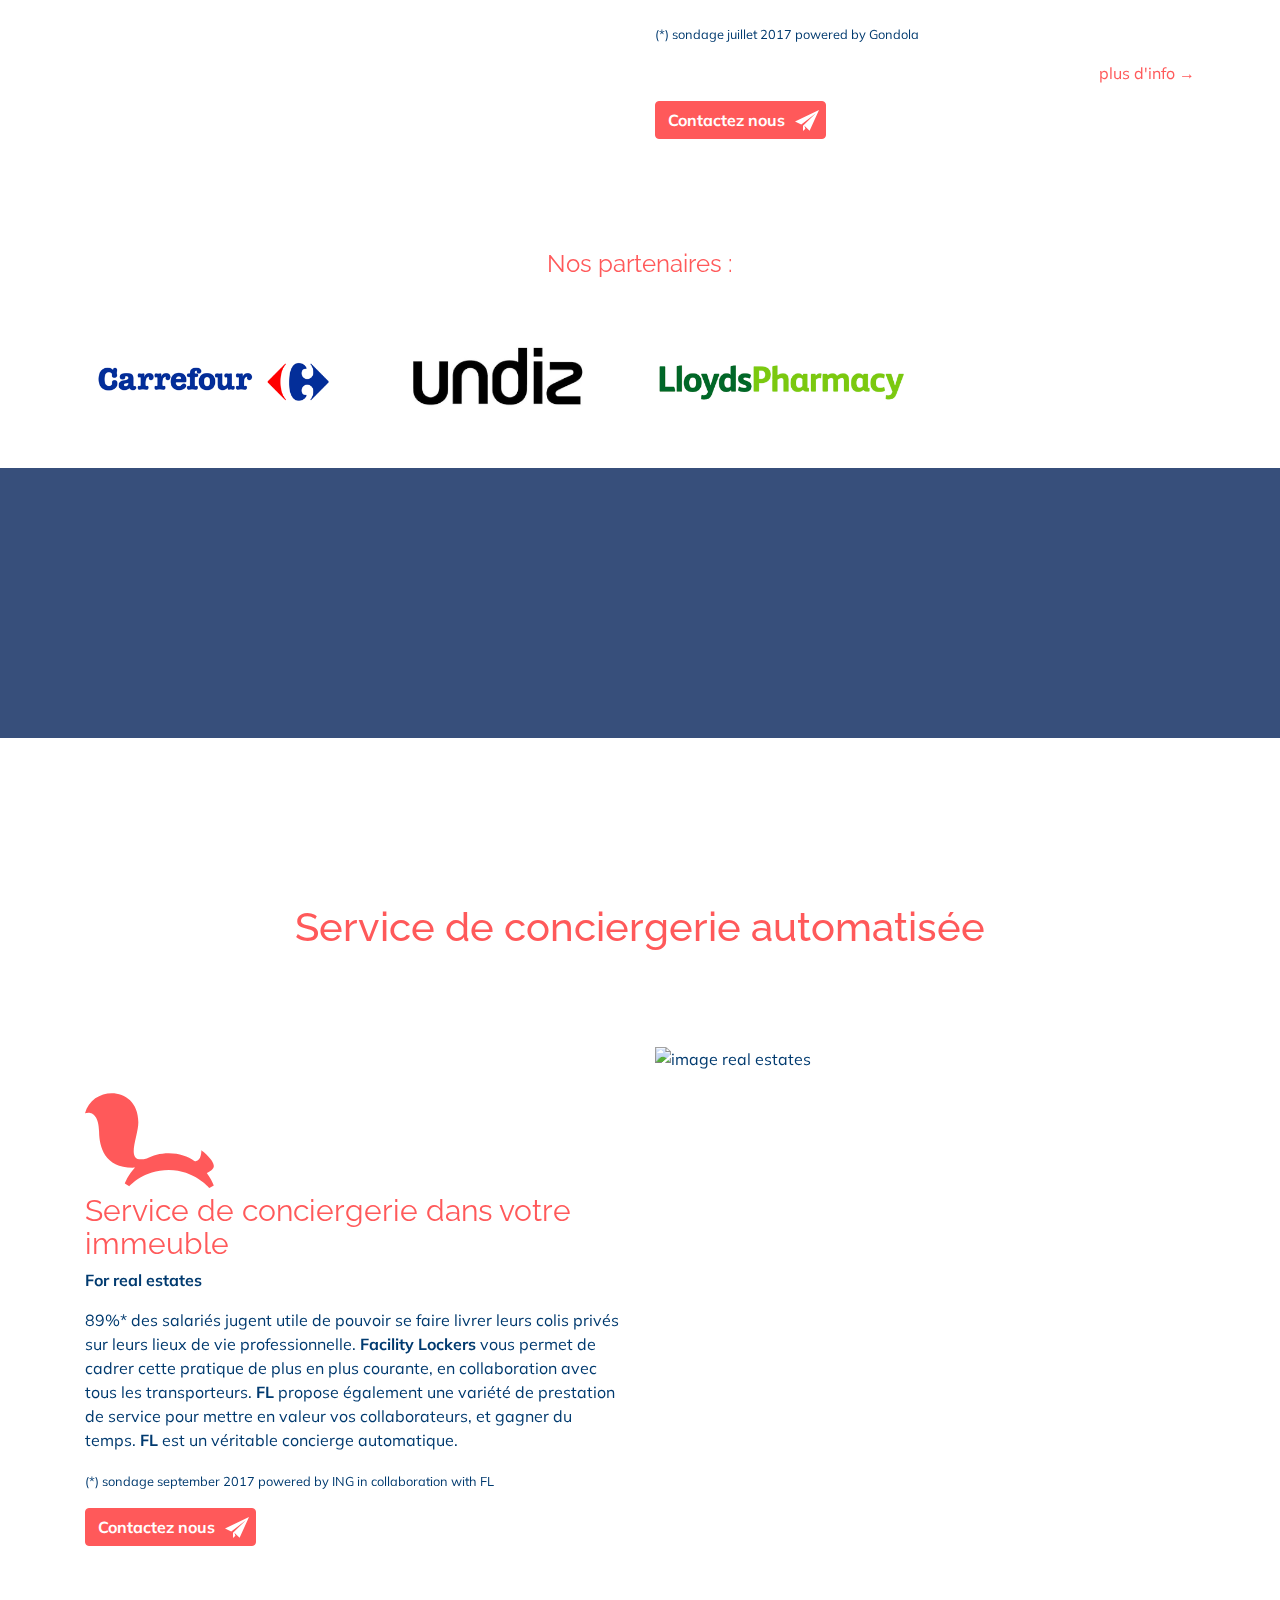
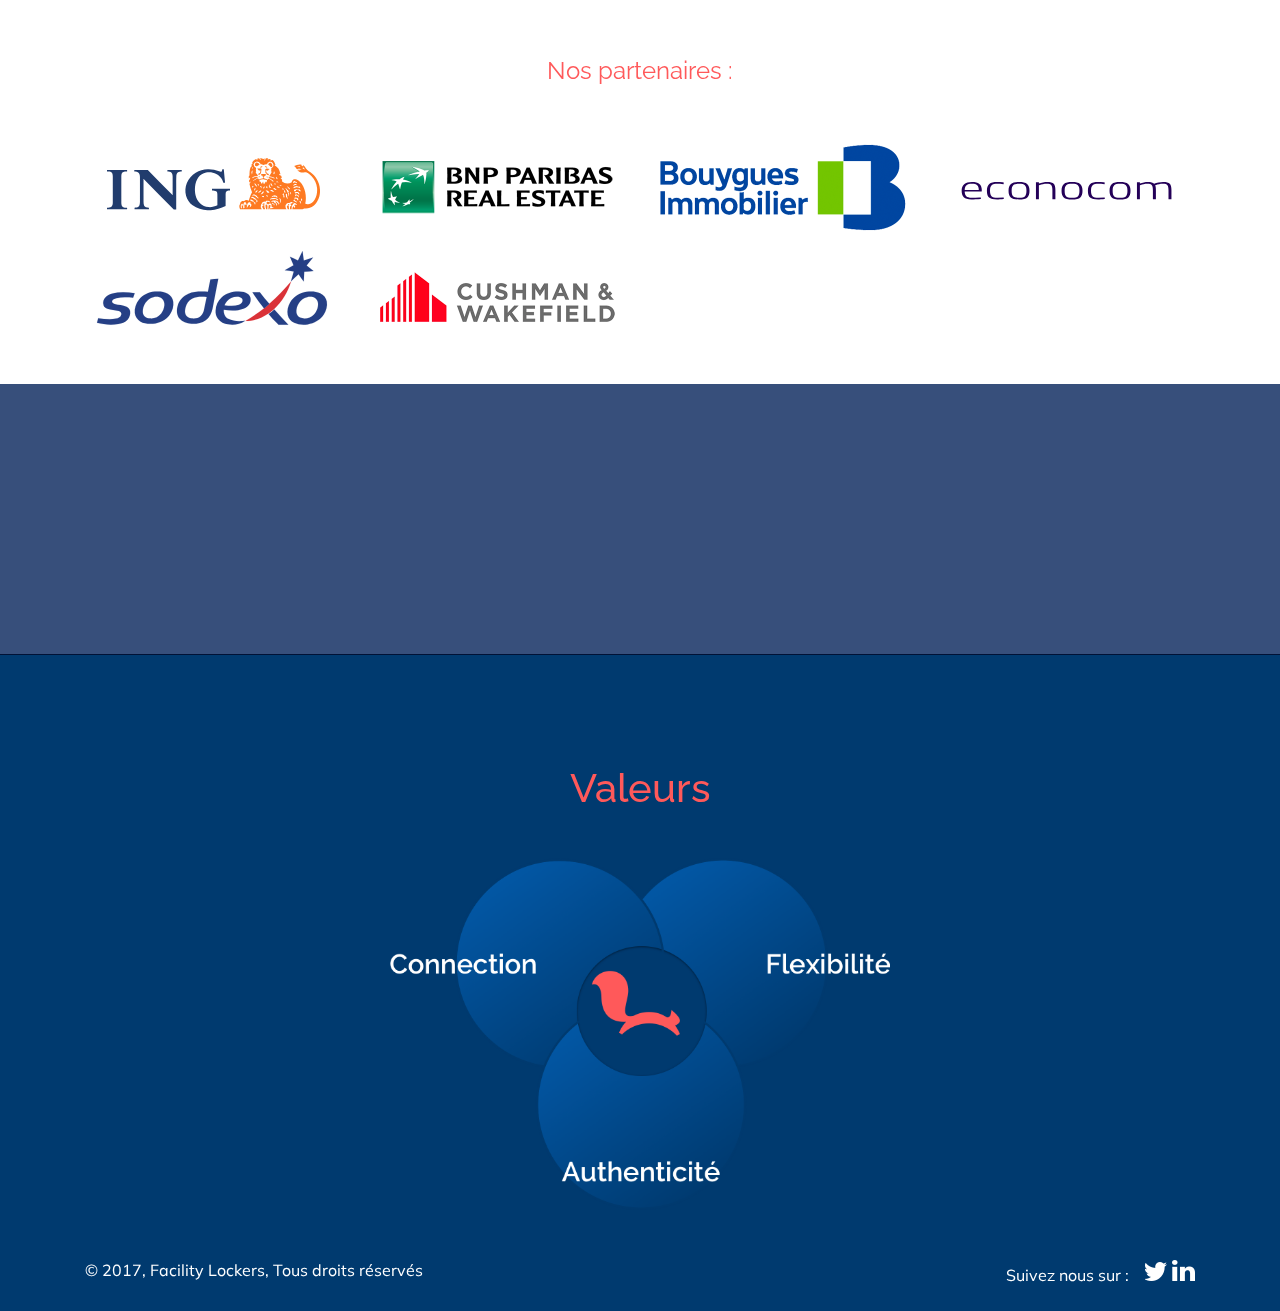
==== commit a08867cc: "huge mess for temporary purposes" ====
--- a/index.html
+++ b/index.html
@@ -1,6 +1,7 @@
 <!DOCTYPE html>
 <html lang="en">
-  <head>
+
+<head>
     <meta charset="utf-8">
     <meta name="viewport" content="width=device-width, initial-scale=1, shrink-to-fit=no">
     <meta name="description" content="">
@@ -11,13 +12,12 @@
     <link href="https://fonts.googleapis.com/css?family=Muli:300,500,700|Raleway:300,500,700" rel="stylesheet">
     <!-- Bootstrap core CSS -->
     <link rel="stylesheet" href="styles/css/app.css">
-  </head>
-  <body>
-    <div id="log"></div>
-
+</head>
+
+<body>
     <nav class="navbar navbar-expand-md navbar-dark fixed-top">
-      <div class="container">
-        <a class="navbar-left fl-logo" href="#">
+        <div class="container">
+            <a class="navbar-left fl-logo" href="#">
           <svg xmlns="http://www.w3.org/2000/svg" width="258" height="45" viewBox="0 0 258 45">
             <g fill="none" fill-rule="evenodd">
               <path class="logo-text"  d="M167.654798,15.54245 L167.654798,31.3927625 C167.654798,32.7361375 168.040766,33.418825 169.723614,33.1156375 L169.723614,36.215575 C169.723614,36.215575 164.206542,37.93845 164.206542,32.0816375 L164.206542,15.54245 L167.654798,15.54245 Z M187.221381,29.3246938 C187.221381,33.3211313 183.824725,36.5606313 179.635493,36.5606313 C175.445573,36.5606313 172.048917,33.3211313 172.048917,29.3246938 C172.048917,25.3289438 175.445573,22.0894438 179.635493,22.0894438 C183.824725,22.0894438 187.221381,25.3289438 187.221381,29.3246938 Z M183.773125,29.3246938 C183.773125,27.0408188 181.920341,25.1900688 179.635493,25.1900688 C177.349957,25.1900688 175.497173,27.0408188 175.497173,29.3246938 C175.497173,31.6078813 177.349957,33.4600063 179.635493,33.4600063 C181.920341,33.4600063 183.773125,31.6078813 183.773125,29.3246938 Z M202.478125,24.30945 L200.703085,26.6283875 C199.832765,25.7497625 198.531069,25.1901375 197.017469,25.1901375 C194.742253,25.1901375 192.879837,27.041575 192.879837,29.3247625 C192.879837,31.60795 194.727805,33.460075 197.017469,33.460075 C198.531069,33.460075 199.832765,32.90045 200.703085,32.02045 L202.478125,34.340075 C201.097997,35.706825 199.164717,36.5607 197.017469,36.5607 C192.828925,36.5607 189.431581,33.3212 189.431581,29.3247625 C189.431581,25.328325 192.828925,22.0895125 197.017469,22.0895125 C199.164717,22.0895125 201.097997,22.9433875 202.478125,24.30945 Z M218.35517,36.21585 C218.35517,36.21585 214.162498,37.5695375 212.024882,32.5521625 C211.60245,31.5607875 210.975682,30.081975 210.975682,30.081975 L209.389842,30.5955375 L209.389842,36.21585 L205.941586,36.21585 L205.941586,15.542725 L209.389842,15.542725 L209.389842,27.3519125 C213.534354,26.017475 213.87285,24.779975 213.87285,22.4335375 L217.320418,22.4335375 C217.320418,25.8236 215.971938,27.6200375 213.933394,28.8107875 C214.116402,29.234975 214.468658,30.054475 214.831234,30.9310375 C215.734578,33.1145375 216.81061,33.252725 218.35517,33.1145375 L218.35517,36.21585 Z M245.443174,25.5347125 C240.27079,24.8802125 240.27079,30.013775 240.27079,31.73665 L240.27079,36.2164 L236.823222,36.2164 L236.823222,22.4334 L240.27079,22.4334 L240.27079,25.5732125 C240.801926,23.9314625 242.133206,21.7713375 245.443174,22.4334 L245.443174,25.5347125 Z M248.600338,32.1693625 C248.600338,32.1693625 250.160034,33.598675 252.410482,33.598675 C253.386754,33.598675 254.410498,33.2391125 254.410498,32.4258 C254.410498,30.2553625 247.410786,31.04805 247.410786,26.2238625 C247.410786,23.6484875 249.840802,22.0892375 252.824658,22.0892375 C255.943362,22.0892375 257.44733,23.6168625 257.44733,23.6168625 L256.268786,25.9743 C256.268786,25.9743 254.869394,25.0592375 252.754482,25.0592375 C251.859394,25.0592375 250.859042,25.3562375 250.859042,26.2238625 C250.859042,28.1743 257.754866,27.6016125 257.754866,32.4258 C257.754866,34.7296125 255.71701,36.560425 252.43525,36.560425 C248.99181,36.560425 247.066786,34.528175 247.066786,34.528175 L248.600338,32.1693625 Z M227.199066,22.0891688 C230.99201,22.0891688 233.405514,24.9842313 233.405514,28.9799813 C233.405514,29.5746688 233.340842,30.2497938 233.340842,30.2497938 L223.862266,30.2497938 C224.283322,32.0867938 225.918698,33.4597313 227.888442,33.4597313 C229.400666,33.4597313 230.703738,32.9007938 231.574058,32.0214813 L233.34841,34.3397312 C231.969658,35.7071688 230.034314,36.5610438 227.888442,36.5610438 C223.698522,36.5610438 220.302554,33.3208563 220.302554,29.3244188 C220.302554,24.8453563 223.750122,22.0891688 227.199066,22.0891688 Z M227.199066,24.8453562 C225.805178,24.8453562 224.41129,25.5225437 223.929002,27.6022312 L230.156778,27.6022312 C229.76049,25.5225437 228.592266,24.8453562 227.199066,24.8453562 Z M139.057115,40.168975 C142.160683,40.8585375 143.073659,40.4900375 144.303803,36.2069125 L142.580363,36.2055375 L137.831099,22.423225 L141.478187,22.423225 L145.154859,33.0939125 L148.831531,22.423225 L152.478619,22.423225 C152.478619,22.423225 146.962235,38.43235 146.623739,39.4147875 C144.490939,45.60435 138.023051,42.92585 138.023051,42.92585 L139.057115,40.168975 Z M131.85059,30.6929563 C131.85059,32.9678938 132.967902,33.3803938 135.299534,33.0978313 L135.299534,36.1998313 C135.299534,36.1998313 128.402334,37.9288938 128.402334,31.3825188 L128.402334,25.2823313 L126.333518,25.2823313 L126.333518,22.4237063 L128.402334,22.4237063 L128.402334,17.9439563 L131.85059,17.9439563 L131.85059,22.4237063 L135.299534,22.4237063 L135.299534,25.2823313 L131.85059,25.2823313 L131.85059,30.6929563 Z M119.885376,36.2065 L119.885376,22.4241875 L123.333632,22.4241875 L123.333632,36.2065 L119.885376,36.2065 Z M119.885376,18.9784375 L119.885376,15.532 L123.333632,15.532 L123.333632,18.9784375 L119.885376,18.9784375 Z M114.227333,15.5324125 L114.227333,31.382725 C114.227333,32.7261 114.613301,33.4087875 116.296149,33.1062875 L116.296149,36.206225 C116.296149,36.206225 110.778389,37.9291 110.778389,32.0716 L110.778389,15.5324125 L114.227333,15.5324125 Z M102.433568,36.2065 L102.433568,22.4241875 L105.881824,22.4241875 L105.881824,36.2065 L102.433568,36.2065 Z M102.433568,18.9784375 L102.433568,15.532 L105.881824,15.532 L105.881824,18.9784375 L102.433568,18.9784375 Z M99.0610608,24.3000312 L97.2860208,26.6189687 C96.4157008,25.7396562 95.1133168,25.1800312 93.6004048,25.1800312 C91.3245008,25.1800312 89.4627728,27.0314687 89.4627728,29.3153437 C89.4627728,31.5978437 91.3100528,33.4499687 93.6004048,33.4499687 C95.1133168,33.4499687 96.4157008,32.8910312 97.2860208,32.0110312 L99.0610608,34.3306562 C97.6809328,35.6974062 95.7469648,36.5505937 93.6004048,36.5505937 C89.4111728,36.5505937 86.0145168,33.3110937 86.0145168,29.3153437 C86.0145168,25.3182187 89.4111728,22.0794062 93.6004048,22.0794062 C95.7469648,22.0794062 97.6809328,22.9332812 99.0610608,24.3000312 Z M82.9423216,36.2054 L79.4933776,36.2054 L79.4933776,34.7747125 C78.4194096,35.8788375 76.9924976,36.550525 75.3516176,36.550525 C71.7354896,36.550525 68.8039216,33.311025 68.8039216,29.315275 C68.8039216,25.3188375 71.7354896,22.0793375 75.3516176,22.0793375 C76.9924976,22.0793375 78.4194096,22.7517125 79.4933776,23.8544625 L79.4933776,22.423775 L82.9423216,22.423775 L82.9423216,36.2054 Z M79.8380656,29.315275 C79.8380656,27.0314 78.1400816,25.18065 76.0451216,25.18065 C73.9501616,25.18065 72.2528656,27.0314 72.2528656,29.315275 C72.2528656,31.5984625 73.9501616,33.4499 76.0451216,33.4499 C78.1400816,33.4499 79.8380656,31.5984625 79.8380656,29.315275 Z M67.5971696,18.6409437 C64.8382896,18.2882562 64.1489136,18.7708812 64.1489136,21.0458187 L64.1489136,22.4242562 L67.2524816,22.4242562 L67.2524816,25.2821937 L64.1489136,25.2821937 L64.1489136,36.2065687 L60.7013456,36.2065687 L60.7013456,25.2821937 L58.6325296,25.2821937 L58.6325296,22.4242562 L60.7013456,22.4242562 L60.7013456,20.3562562 C60.7013456,13.8098812 67.5971696,15.5389437 67.5971696,15.5389437 L67.5971696,18.6409437 Z"/>
@@ -25,232 +25,177 @@
             </g>
           </svg>
         </a>
-        <button class="navbar-toggler" type="button" data-toggle="collapse" data-target="#navbarCollapse" aria-controls="navbarCollapse" aria-label="Toggle navigation">
+            <button class="navbar-toggler" type="button" data-toggle="collapse" data-target="#navbarCollapse" aria-controls="navbarCollapse" aria-label="Toggle navigation">
           <span class="navbar-toggler-icon"></span>
         </button>
-        <div class="collapse navbar-collapse fl-justify-end " id="navbarCollapse">
-          <ul class="navbar-nav">
-            <li class="nav-item">
-              <a class="nav-link" href="members.html">Members <span class="sr-only">(current)</span></a>
-            </li>
-            <li class="nav-item">
-              <a class="nav-link" href="#retailers">Retailers</a>
-            </li>
-            <li class="nav-item">
-              <a class="nav-link" href="#real-estates">Real Estates</a>
-            </li>
-            <li class="nav-item">
-              <a class="nav-link fl-login-link" href="#real-estates">Login / Signup</a>
-            </li>
-            <li class="nav-item fl-languages">
-              <ul>
-                  <li class="nav-item active"><a class="nav-link" href="#">EN</a></li>
-                  <li class="nav-item"><a class="nav-link" href="#">FR</a></li>
-                  <li class="nav-item"><a class="nav-link" href="#">NL</a></li>
+            <div class="collapse navbar-collapse fl-justify-end " id="navbarCollapse">
+                <ul class="navbar-nav">
+                    <li class="nav-item">
+                        <a class="nav-link" href="#members">Membres <span class="sr-only">(current)</span></a>
+                    </li>
+                    <li class="nav-item">
+                        <a class="nav-link" href="#retailers">Retailers</a>
+                    </li>
+                    <li class="nav-item">
+                        <a class="nav-link" href="#real-estate">Real Estate</a>
+                    </li>
+                    <li class="nav-item">
+                        <a class="nav-link fl-login-link" href="#real-estates">Login / Signup</a>
+                    </li>
+                    <!--
+                    <li class="nav-item fl-languages">
+                        <ul>
+                            <li class="nav-item active"><a class="nav-link" href="#">EN</a></li>
+                            <li class="nav-item"><a class="nav-link" href="#">FR</a></li>
+                            <li class="nav-item"><a class="nav-link" href="#">NL</a></li>
+                        </ul>
+                    </li>-->
+
                 </ul>
-            </li>
-
-          </ul>
-        </div>
-      </div>
+            </div>
+        </div>
 
     </nav>
 
 
     <a id="members"></a>
     <div class="fl-section fl-main-section jumbotron jumbotron-fluid">
-      <div class="container">
-        <div class="fl-message-box col-10 col-sm-10 col-md-8 col-lg-6 col-xl-6 mx-auto">
-          <h2 class="display-3 slogan">The connected concierge service</h2>
-          <br>
-          <p class="lead">We offer concierge and parcel delivery services available 24/7 thanks to the <strong>Facility Lockers</strong> technology.</p>
-          <br>
-          <p class="lead">
-            <a class="btn btn-primary btn-lg fl-btn-call-to-action px-5" href="#" role="button">sign up</a>
-          </p>
-        </div>
-      </div>
+        <div class="container">
+            <div class="fl-message-box col-10 col-sm-10 col-md-8 col-lg-6 col-xl-6 mx-auto">
+                <h2 class="display-3 slogan">Le service de conciergerie connecté</h2>
+                <br>
+                <p class="lead">Nous vous offrons la solution de conciergerie et de click&amp;collect automatique adaptée à vos besoins</p>
+                <br>
+                <p class="lead">
+                    <a class="btn btn-primary btn-lg fl-btn-call-to-action fl-btn-goto" href="members.html" role="button">En savoir plus</a>
+                </p>
+            </div>
+        </div>
     </div>
 
-      <a id="retailers"></a>
-      <section class="fl-section fl-retailers">
-        <h2 class="fl-section-heading">Online Business Booster</h2>
-        <div class="container">
-          <div class="row">
-              <div class="col-12 col-sm-12 col-md-6 col-lg-6 col-xl-6">
-                <img class="img-fluid" src="img/png/Click&Collect@2x.png" alt="image-retailers">
-              </div><!-- /.col6 -->
-              <div class="col-12 col-sm-12 col-md-6 col-lg-6 col-xl-6">
-                <svg class="fl-logo mt-5" xmlns="http://www.w3.org/2000/svg" width="129" height="95" viewBox="0 0 129 95">
+    <a id="retailers"></a>
+    <section class="fl-section fl-retailers">
+        <h2 class="fl-section-heading">Web to store Click&amp;Collect</h2>
+        <div class="container">
+            <div class="row pt-5 pb-5">
+                <div class="col-12 col-sm-12 col-md-6 col-lg-6 col-xl-6">
+                    <img class="img-fluid" src="img/png/photo/retailers.png" alt="image-retailers">
+                </div>
+                <!-- /.col6 -->
+                <div class="col-12 col-sm-12 col-md-6 col-lg-6 col-xl-6">
+                    <svg class="fl-logo mt-5" xmlns="http://www.w3.org/2000/svg" width="129" height="95" viewBox="0 0 129 95">
                   <path class="logo-shape" fill-rule="evenodd" d="M109.370019,67.903951 C109.853962,68.045564 110.321844,68.1402394 110.688133,68.1402394 C116.398183,68.1402394 116.398183,57.3298872 116.398183,57.3298872 C116.398183,57.3298872 128.837542,66.6076882 128.837542,73.056869 C128.837542,76.0919478 124.817776,79.0202752 121.776524,79.9624201 C126.67875,86.5866545 128.760263,92.3606263 128.80733,92.4976885 L124.348523,95 C124.202392,94.8221801 109.269681,76.8990304 83.8356665,76.8990304 C58.390692,76.8990304 44.3950427,92.9761525 44.2543921,93.1374737 L39.8248111,90.614997 C39.8775402,90.4581311 42.7051385,82.3963517 50.0027058,74.6209886 C49.2373491,74.6909918 48.4812919,74.7289939 47.7417499,74.7289939 C19.544042,74.7289939 14.3344894,54.1477112 14.0878942,38.820366 C13.7846734,19.8504618 4.93099129,18.2830799 -0.000913315668,20.3344254 C7.32205171,-7.88578184 53.3367217,-7.65296605 53.3367217,29.3152487 C53.3367217,44.8097517 38.6179544,71.4115507 61.7619684,65.5432844 C67.6511357,62.3983362 74.9305959,60.2572842 83.8356665,60.2572842 C94.4452143,60.2572842 102.84468,63.4879213 109.370019,67.903951 Z"/>
                 </svg>
-                <h2 class="fl-box-heading">Click & Collect</h2>
-                <p class="fl-box-subtitle">For retailers</p>
-                <p>The Click & Collect solution will boost the purchases on your online shop and increase the sales in your physical shop. Integrate your ecommerce with our API and simply add a locker wall in any of your point of sale.</p>
-                <p><a class="btn btn-primary" href="#" role="button">Contact us</a></p>
-              </div><!-- /.col -->
-          </div><!-- /.row -->
-          <br />
-            <h4 class="fl-box-subtitle">They already trust us :</h4>
-          <div class="row">
-            <div class="col-3">
-              <img class="img-fluid" src="img/png/logo/carrefour@2x.png" alt="logo carrefour"/>
-            </div>
-            <div class="col-3">
-              <img class="img-fluid" src="img/png/logo/undiz@2x.png" alt="logo undiz"/>
-            </div>
-            <div class="col-3">
-              <img class="img-fluid" src="img/png/logo/lloyds@2x.png" alt="logo Lloyds Pharmacy"/>
-            </div>
-            <div class="col-3">
-              <img class="img-fluid" src="img/png/logo/etam@2x.png" alt="logo etam"/>
-            </div>
-          </div>
-        </div><!-- /.container -->
-      </section>
-
-      <a id="real-estates"></a>
-
-      <div class="fl-section jumbotron jumbotron-fluid fl-real-estates">
-        <h2 class="fl-section-heading ">Automated Concierge Service</h2>
-        <div class="container">
-          <div class="row">
-            <div class="col-12 col-sm-12 col-md-8 col-lg-6 col-xl-6">
-              <svg class="fl-logo" xmlns="http://www.w3.org/2000/svg" width="129" height="95" viewBox="0 0 129 95">
-                <path class="logo-shape" fill-rule="evenodd" d="M109.370019,67.903951 C109.853962,68.045564 110.321844,68.1402394 110.688133,68.1402394 C116.398183,68.1402394 116.398183,57.3298872 116.398183,57.3298872 C116.398183,57.3298872 128.837542,66.6076882 128.837542,73.056869 C128.837542,76.0919478 124.817776,79.0202752 121.776524,79.9624201 C126.67875,86.5866545 128.760263,92.3606263 128.80733,92.4976885 L124.348523,95 C124.202392,94.8221801 109.269681,76.8990304 83.8356665,76.8990304 C58.390692,76.8990304 44.3950427,92.9761525 44.2543921,93.1374737 L39.8248111,90.614997 C39.8775402,90.4581311 42.7051385,82.3963517 50.0027058,74.6209886 C49.2373491,74.6909918 48.4812919,74.7289939 47.7417499,74.7289939 C19.544042,74.7289939 14.3344894,54.1477112 14.0878942,38.820366 C13.7846734,19.8504618 4.93099129,18.2830799 -0.000913315668,20.3344254 C7.32205171,-7.88578184 53.3367217,-7.65296605 53.3367217,29.3152487 C53.3367217,44.8097517 38.6179544,71.4115507 61.7619684,65.5432844 C67.6511357,62.3983362 74.9305959,60.2572842 83.8356665,60.2572842 C94.4452143,60.2572842 102.84468,63.4879213 109.370019,67.903951 Z"/>
-              </svg>
-              <h2 class="fl-box-heading">Concierge service in your building</h2>
-              <p class="fl-box-subtitle">For real estates</p>
-              <p>The Click & Collect solution will boost the purchases on your online shop and increase the sales in your physical shop. Integrate your ecommerce with our API and simply add a locker wall in any of your point of sale.</p>
-              <p><a class="btn btn-primary" href="#" role="button">Pricing</a></p>
-            </div><!-- .col -->
-          </div><!-- .row -->
-        </div>
-      </div>
-
-      <section class="fl-section fl-testimonials">
-        <h2 class="fl-section-heading">They have adopted Facility Lockers</h2>
-        <div class="container">
-          <div class="row">
-            <div class="col-12 col-sm-12 col-md-12 col-lg-6 col-xl-6">
-              <div class="row">
-                <div class="col-12 col-sm-4 col-md-4 col-lg-4 col-xl-4">
-                  <img class="img-fluid fl-avatar" src="img/png/avatar/brad@2x.png" alt="Generic placeholder image" width="120" height="120">
-                </div>
-                <div class="col-12 col-sm-8 col-md-8 col-lg-8 col-xl-8">
-                  <p class="fl-testimonial">« Fusce vehicula dolor arcu, sit amet blandit dolor mollis nec. Donec viverra  lacus, vitae ullamcorper metus. Sed sollicitudin ipsum quis nunc. » </p>
-                  <p class="fl-signature">Brad P. — Actor</p>
-                </div>
-              </div><!-- /.row -->
-              <hr class="fl-separator"/>
-            </div><!-- /.col-xl-6 -->
-            <div class="col-12 col-sm-12 col-md-12 col-lg-6 col-xl-6">
-              <div class="row">
-                <div class="col-12 col-sm-4 col-md-4 col-lg-4 col-xl-4">
-                  <img class="img-fluid fl-avatar" src="img/png/avatar/bob@2x.png" alt="Generic placeholder image" width="120" height="120">
-                </div>
-                <div class="col-12 col-sm-8 col-md-8 col-lg-8 col-xl-8">
-                  <p class="fl-testimonial">« Fusce vehicula dolor arcu, sit amet blandit dolor mollis nec. Donec viverra eleifend lacus, vitae ullamcorper metus. Sed sollicitudin ipsum quis nunc sollicitudin ultrices. Donec euismod scelerisque » </p>
-                  <p class="fl-signature">Donald T. — Wigmaker</p>
-                </div>
-              </div><!-- .row -->
-            </div><!-- .col -->
-          </div><!-- .row -->
-        </div>
-      </section>
+                    <h2 class="fl-box-heading">Votre solution cross canal</h2>
+                    <p class="fl-box-subtitle">For retailers</p>
+                    <p>64% des acheteurs en ligne font appel au <strong>click &amp; collect</strong> web-to- store.* La file d’attente à l’accueil dans le magasin fait obstacle à la parfaite réussite du parcours client. Les opératrices magasins se concentrent quant à elles sur cette nouvelle pratique chronophage. <strong>Facility Lockers</strong> propose d’optimiser la démarche. Nous prolongeons l’expérience d’achat en ligne par un wahou effect. L’équipe magasin peut enfin se concentrer sur sa mission : le conseil client.</p>
+                    <p><small> (*) sondage juillet 2017 powered by Gondola</small></p>
+                    <p class="text-right"><a href="clickcollect.html" class="btn-link">plus d'info  &#8594;</a></p>
+                    <p><a class="btn btn-primary fl-btn-email" href="mailto:info@facilitylockers.com?subject=retailers info" role="button">Contactez nous</a></p>
+                </div>
+                <!-- /.col -->
+            </div>
+            <!-- /.row -->
+            <h4 class="fl-second-heading text-center mt-5 mb-5">Nos partenaires :</h4>
+            <div class="row">
+                <div class="col-4 col-sm-3">
+                    <img class="img-fluid" src="img/png/logo/carrefour@2x.png" alt="logo carrefour" />
+                </div>
+                <div class="col-4 col-sm-3">
+                    <img class="img-fluid" src="img/png/logo/undiz@2x.png" alt="logo undiz" />
+                </div>
+                <div class="col-4 col-sm-3">
+                    <img class="img-fluid" src="img/png/logo/lloyds@2x.png" alt="logo Lloyds Pharmacy" />
+                </div>
+                <!--
+                <div class="col-4 col-sm-3">
+                    <img class="img-fluid" src="img/png/logo/etam@2x.png" alt="logo etam" />
+                </div>-->
+            </div>
+        </div>
+        <!-- /.container -->
+    </section>
+
+
+    <div class="fl-section jumbotron jumbotron-fluid fl-separation">
+    </div>
+
+    <a id="real-estate"></a>
+    <section class="fl-section fl-real-estate">
+        <div class="container">
+            <h2 class="fl-section-heading">Service de conciergerie automatis&eacute;e</h2>
+            <div class="row pt-5 pb-5">
+
+                <div class="col-12 col-sm-12 col-md-6 col-lg-6 col-xl-6">
+                    <svg class="fl-logo mt-5" xmlns="http://www.w3.org/2000/svg" width="129" height="95" viewBox="0 0 129 95">
+                  <path class="logo-shape" fill-rule="evenodd" d="M109.370019,67.903951 C109.853962,68.045564 110.321844,68.1402394 110.688133,68.1402394 C116.398183,68.1402394 116.398183,57.3298872 116.398183,57.3298872 C116.398183,57.3298872 128.837542,66.6076882 128.837542,73.056869 C128.837542,76.0919478 124.817776,79.0202752 121.776524,79.9624201 C126.67875,86.5866545 128.760263,92.3606263 128.80733,92.4976885 L124.348523,95 C124.202392,94.8221801 109.269681,76.8990304 83.8356665,76.8990304 C58.390692,76.8990304 44.3950427,92.9761525 44.2543921,93.1374737 L39.8248111,90.614997 C39.8775402,90.4581311 42.7051385,82.3963517 50.0027058,74.6209886 C49.2373491,74.6909918 48.4812919,74.7289939 47.7417499,74.7289939 C19.544042,74.7289939 14.3344894,54.1477112 14.0878942,38.820366 C13.7846734,19.8504618 4.93099129,18.2830799 -0.000913315668,20.3344254 C7.32205171,-7.88578184 53.3367217,-7.65296605 53.3367217,29.3152487 C53.3367217,44.8097517 38.6179544,71.4115507 61.7619684,65.5432844 C67.6511357,62.3983362 74.9305959,60.2572842 83.8356665,60.2572842 C94.4452143,60.2572842 102.84468,63.4879213 109.370019,67.903951 Z"/>
+                </svg>
+                    <h2 class="fl-box-heading">Service de conciergerie dans votre immeuble</h2>
+                    <p class="fl-box-subtitle">For real estates</p>
+                    <p>89%* des salariés jugent utile de pouvoir se faire livrer leurs colis privés sur leurs lieux de vie professionnelle. <strong>Facility Lockers</strong> vous permet de cadrer cette pratique de plus en plus courante, en collaboration avec tous les transporteurs. <strong>FL</strong> propose également une variété de prestation de service pour mettre en valeur vos collaborateurs, et gagner du temps. <strong>FL</strong> est un véritable concierge automatique.</p>
+                    <p><small>(*) sondage september 2017 powered by ING in collaboration with FL</small></p>
+                    <p><a class="btn btn-primary fl-btn-email" href="mailto:info@facilitylockers.com?subject=retailers info" role="button">Contactez nous</a></p>
+
+                </div>
+                <div class="col-12 col-sm-12 col-md-6 col-lg-6 col-xl-6">
+                    <img class="img-fluid" src="img/png/photo/real_estate.png" alt="image real estates">
+                </div>
+                <!-- /.col -->
+            </div>
+            <!-- /.row -->
+            <h4 class="fl-second-heading text-center mt-5 mb-5">Nos partenaires :</h4>
+            <div class="row">
+                <div class="col-4 col-sm-3">
+                    <img class="img-fluid" src="img/svg/logo/ing.svg" alt="logo ing" />
+                </div>
+                <div class="col-4 col-sm-3">
+                    <img class="img-fluid" src="img/png/logo/bnp.png" alt="logo bnp" />
+                </div>
+                <div class="col-4 col-sm-3">
+                    <img class="img-fluid" src="img/png/logo/bouygues.png" alt="logo bouygues" />
+                </div>
+                <div class="col-4 col-sm-3">
+                    <img class="img-fluid" src="img/svg/logo/econocom.svg" alt="logo econocom" />
+                </div>
+                <div class="col-4 col-sm-3">
+                    <img class="img-fluid" src="img/svg/logo/sodexo.svg" alt="logo sodexo" />
+                </div>
+                <div class="col-4 col-sm-3">
+                    <img class="img-fluid" src="img/png/logo/cushman.png" alt="logo cushman and wakefield" />
+                </div>
+            </div>
+        </div>
+        <!-- /.container -->
+    </section>
+
+
+    <div class="fl-section jumbotron jumbotron-fluid fl-separation">
+    </div>
 
     <footer class="fl-section fl-footer">
-      <div class="container">
-        <div class="row fl-brand-row">
-          <a class="navbar-brand fl-logo mx-auto" href="#">
-            <svg xmlns="http://www.w3.org/2000/svg" width="251" height="117" viewBox="0 0 251 117">
-              <g fill="none" fill-rule="evenodd">
-                <path class="logo-text" d="M92.682491,100.078545 C92.682491,102.928204 94.0847175,103.444914 97.0109157,103.090968 L97.0109157,106.976631 C97.0109157,106.976631 88.3549297,109.142509 88.3549297,100.942313 L88.3549297,93.3010255 L85.7585656,93.3010255 L85.7585656,89.7202215 L88.3549297,89.7202215 L88.3549297,84.1087452 L92.682491,84.1087452 L92.682491,89.7202215 L97.0109157,89.7202215 L97.0109157,93.3010255 L92.682491,93.3010255 L92.682491,100.078545 Z M137.616772,81.1005426 L137.616772,100.955145 C137.616772,102.637899 138.101162,103.493054 140.213136,103.113272 L140.213136,106.996352 C140.213136,106.996352 133.289211,109.154479 133.289211,101.818051 L133.289211,81.1005426 L137.616772,81.1005426 Z M162.172833,98.3646164 C162.172833,103.37068 157.91003,107.42858 152.652543,107.42858 C147.394194,107.42858 143.131391,103.37068 143.131391,98.3646164 C143.131391,93.3594137 147.394194,89.3015137 152.652543,89.3015137 C157.91003,89.3015137 162.172833,93.3594137 162.172833,98.3646164 Z M157.845272,98.3646164 C157.845272,95.5037624 155.520028,93.1854545 152.652543,93.1854545 C149.784196,93.1854545 147.458952,95.5037624 147.458952,98.3646164 C147.458952,101.224609 149.784196,103.544639 152.652543,103.544639 C155.520028,103.544639 157.845272,101.224609 157.845272,98.3646164 Z M181.320047,92.0823637 L179.092371,94.987138 C178.00012,93.8865446 176.366491,93.1855407 174.466923,93.1855407 C171.611527,93.1855407 169.274195,95.5047097 169.274195,98.3647025 C169.274195,101.224695 171.593395,103.544726 174.466923,103.544726 C176.366491,103.544726 178.00012,102.843722 179.092371,101.741406 L181.320047,104.647041 C179.587986,106.359076 177.16172,107.428666 174.466923,107.428666 C169.210301,107.428666 164.946634,103.370766 164.946634,98.3647025 C164.946634,93.3586387 169.210301,89.3015999 174.466923,89.3015999 C177.16172,89.3015999 179.587986,90.3711907 181.320047,92.0823637 Z M201.245738,106.996696 C201.245738,106.996696 195.983934,108.692368 193.301226,102.407446 C192.771074,101.165618 191.98448,99.3132108 191.98448,99.3132108 L189.994251,99.9565154 L189.994251,106.996696 L185.66669,106.996696 L185.66669,81.1008871 L189.994251,81.1008871 L189.994251,95.8934483 C195.195614,94.2218897 195.620426,92.6717582 195.620426,89.7325364 L199.947124,89.7325364 C199.947124,93.9790358 198.254782,96.2293101 195.696409,97.7208812 C195.926084,98.2522318 196.368165,99.2787634 196.823198,100.376773 C197.956895,103.111894 199.307315,103.284992 201.245738,103.111894 L201.245738,106.996696 Z M235.241184,93.6171662 C228.749842,92.7973188 228.749842,99.2277813 228.749842,101.385909 L228.749842,106.997385 L224.423144,106.997385 L224.423144,89.7323642 L228.749842,89.7323642 L228.749842,93.6653925 C229.416418,91.6088846 231.087174,88.9030438 235.241184,89.7323642 L235.241184,93.6171662 Z M239.203424,101.927938 C239.203424,101.927938 241.160842,103.71834 243.985154,103.71834 C245.210376,103.71834 246.495174,103.267941 246.495174,102.24916 C246.495174,99.5304014 237.710536,100.523347 237.710536,94.4804172 C237.710536,91.2544212 240.760206,89.3012554 244.504945,89.3012554 C248.418919,89.3012554 250.306399,91.2148067 250.306399,91.2148067 L248.827326,94.1678074 C248.827326,94.1678074 247.071089,93.0215712 244.416874,93.0215712 C243.293539,93.0215712 242.038097,93.3936028 242.038097,94.4804172 C242.038097,96.9235968 250.692356,96.2062304 250.692356,102.24916 C250.692356,105.134988 248.134847,107.428322 244.016238,107.428322 C239.694721,107.428322 237.278816,104.882661 237.278816,104.882661 L239.203424,101.927938 Z M212.344827,89.3011693 C217.104972,89.3011693 220.13392,92.927616 220.13392,97.9328186 C220.13392,98.677743 220.052756,99.5234259 220.052756,99.5234259 L208.157143,99.5234259 C208.685569,101.82451 210.737965,103.544295 213.209994,103.544295 C215.107835,103.544295 216.743191,102.844152 217.835442,101.742698 L220.062254,104.646611 C218.33192,106.359506 215.903064,107.429097 213.209994,107.429097 C207.951645,107.429097 203.689705,103.370336 203.689705,98.3642719 C203.689705,92.7536568 208.016403,89.3011693 212.344827,89.3011693 Z M212.344827,92.7536568 C210.595498,92.7536568 208.846168,93.6019232 208.240897,96.2070055 L216.056756,96.2070055 C215.559414,93.6019232 214.093293,92.7536568 212.344827,92.7536568 Z M12.0444478,84.9818138 C8.58205345,84.5400263 7.71688657,85.1445776 7.71688657,87.9942361 L7.71688657,89.7209105 L11.6118644,89.7209105 L11.6118644,93.3008532 L7.71688657,93.3008532 L7.71688657,106.98507 L3.39018873,106.98507 L3.39018873,93.3008532 L0.793824648,93.3008532 L0.793824648,89.7209105 L3.39018873,89.7209105 L3.39018873,87.1304684 C3.39018873,78.9302723 12.0444478,81.0961506 12.0444478,81.0961506 L12.0444478,84.9818138 Z M55.7641278,106.984984 L55.7641278,89.7208243 L60.0916891,89.7208243 L60.0916891,106.984984 L55.7641278,106.984984 Z M55.7641278,85.4045691 L55.7641278,81.0874526 L60.0916891,81.0874526 L60.0916891,85.4045691 L55.7641278,85.4045691 Z M70.5653027,81.0879693 L70.5653027,100.942571 C70.5653027,102.625325 71.0496925,103.480481 73.1616667,103.10156 L73.1616667,106.98464 C73.1616667,106.98464 66.2368779,109.142767 66.2368779,101.805478 L66.2368779,81.0879693 L70.5653027,81.0879693 Z M31.3026136,106.983606 L26.9741889,106.983606 L26.9741889,105.191482 C25.626359,106.574544 23.8355845,107.415921 21.7762801,107.415921 C17.2380394,107.415921 13.5589216,103.358021 13.5589216,98.3528182 C13.5589216,93.3467543 17.2380394,89.2888543 21.7762801,89.2888543 C23.8355845,89.2888543 25.626359,90.1310925 26.9741889,91.512432 L26.9741889,89.7203076 L31.3026136,89.7203076 L31.3026136,106.983606 Z M27.4067723,98.3528182 C27.4067723,95.4919642 25.2758024,93.1736563 22.6466276,93.1736563 C20.0174528,93.1736563 17.8873463,95.4919642 17.8873463,98.3528182 C17.8873463,101.212811 20.0174528,103.53198 22.6466276,103.53198 C25.2758024,103.53198 27.4067723,101.212811 27.4067723,98.3528182 Z M51.5316313,92.0705655 L49.3039561,94.9753398 C48.2117045,93.8738852 46.5772126,93.1728812 44.678508,93.1728812 C41.8222485,93.1728812 39.4857799,95.4920503 39.4857799,98.3529043 C39.4857799,101.212036 41.8041163,103.532066 44.678508,103.532066 C46.5772126,103.532066 48.2117045,102.831923 49.3039561,101.729608 L51.5316313,104.635243 C49.7995707,106.347277 47.3724408,107.416007 44.678508,107.416007 C39.4210219,107.416007 35.1582186,103.358107 35.1582186,98.3529043 C35.1582186,93.3459793 39.4210219,89.2889405 44.678508,89.2889405 C47.3724408,89.2889405 49.7995707,90.3585312 51.5316313,92.0705655 Z M77.6661469,106.984984 L77.6661469,89.7208243 L81.9937082,89.7208243 L81.9937082,106.984984 L77.6661469,106.984984 Z M77.6661469,85.4045691 L77.6661469,81.0874526 L81.9937082,81.0874526 L81.9937082,85.4045691 L77.6661469,85.4045691 Z M101.72668,111.948506 C105.621657,112.812273 106.767442,112.350679 108.311273,106.985501 L106.148356,106.983779 L100.188029,89.7196187 L104.765125,89.7196187 L109.379348,103.086059 L113.993572,89.7196187 L118.570667,89.7196187 C118.570667,89.7196187 111.647605,109.773154 111.222793,111.003786 C108.546129,118.757028 100.428929,115.401854 100.428929,115.401854 L101.72668,111.948506 Z"/>
-                <path class="logo-shape" d="M144.87018,50.8898836 C145.497785,51.1481166 146.261164,51.3864872 146.768652,51.3864872 C151.120284,51.3864872 151.120284,43.1512387 151.120284,43.1512387 C151.120284,43.1512387 160.600327,50.2190007 160.600327,55.1319403 C160.600327,57.4335006 157.564729,59.6544783 155.250866,60.3826291 C159.289473,65.6591198 160.993427,70.3836702 161.030617,70.4919288 L157.632558,72.3981717 C157.521192,72.2627097 146.140965,58.6089832 126.757688,58.6089832 C107.366059,58.6089832 96.6999674,70.8564192 96.5927775,70.9793125 L93.2169914,69.0577079 C93.2571388,68.9383201 95.4080723,62.8082547 100.958017,56.8901626 C100.340274,56.9495205 99.7301043,56.9819036 99.1340136,56.9819036 C77.644525,56.9819036 73.6743222,41.3032304 73.4863918,29.6269691 C73.2553071,15.1758325 66.5079111,13.9818122 62.749304,15.5445124 C68.3301396,-5.95343848 103.397945,-5.77608108 103.397945,22.3860391 C103.397945,34.2185323 92.1257832,54.5539575 109.94887,49.9510238 C114.43462,47.5591761 119.977962,45.9314206 126.757688,45.9314206 C134.13117,45.9314206 140.103943,47.9781101 144.87018,50.8898836 Z"/>
-              </g>
-            </svg>
-          </a>
-
-        </div>
-        <div class="row">
-          <div class="col-6 col-sm-6 col-md-3 col-lg-3 col-xl-3"><!-- widgets column left -->
-            <ul class="list-unstyled clear-margins"><!-- widgets -->
-              <li class="widget-container widget_nav_menu"><!-- widgets list -->
-                <h6 class="title-widget">Facility Lockers</h6>
-                <ul>
-                  <li><a  href="#">About us</a></li>
-                  <li><a  href="#">Contact us</a></li>
-                  <li><a  href="#">The concept</a></li>
-                  <li><a  href="#">The team</a></li>
-                  <li><a  href="#">Work with us</a></li>
-                </ul>
-              </li>
-            </ul>
-          </div><!-- widgets column left end -->
-
-          <div class="col-6 col-sm-6 col-md-3 col-lg-3 col-xl-3"><!-- widgets column left -->
-            <ul class="list-unstyled clear-margins"><!-- widgets -->
-              <li class="widget-container widget_nav_menu"><!-- widgets list -->
-                <h6 class="title-widget">Members</h6>
-                <ul>
-                  <li><a  href="#">How it works -</a></li>
-                  <li><a  href="#">Services -</a></li>
-                  <li><a  href="#">Locations</a></li>
-                  <li><a  href="#">Payment method</a></li>
-                  <li><a  href="#">FAQ</a></li>
-                </ul>
-              </li>
-            </ul>
-          </div><!-- widgets column left end -->
-
-          <div class="col-6 col-sm-6 col-md-3 col-lg-3 col-xl-3"><!-- widgets column left -->
-            <ul class="list-unstyled clear-margins"><!-- widgets -->
-              <li class="widget-container widget_nav_menu"><!-- widgets list -->
-                <h6 class="title-widget">Retailers</h6>
-                <ul>
-                  <li><a href="#">Click & Collect</a></li>
-                  <li><a href="#">API & Documentation</a></li>
-                  <li><a href="#">Partners</a></li>
-                  <li><a href="#">FAQ</a></li>
-                </ul>
-              </li>
-            </ul>
-          </div><!-- widgets column left end -->
-
-          <div class="col-6 col-sm-6 col-md-3 col-lg-3 col-xl-3"><!-- widgets column center -->
-            <ul class="list-unstyled clear-margins"><!-- widgets -->
-              <li class="widget-container widget_nav_menu"><!-- widgets list -->
-                <h6 class="title-widget">Real estates </h6>
-                <ul>
-                  <li><a href="#">Services</a></li>
-                  <li><a href="#">Security matters</a></li>
-                  <li><a href="#">Lockers Catalog</a></li>
-                  <li><a href="#">Advantages</a></li>
-                  <li><a href="#">Pricing</a></li>
-                  <li><a href="#">FAQ</a></li>
-                </ul>
-              </li>
-            </ul>
-          </div>
-        </div><!-- .row -->
-      </div>
-      <div class="container">
-        <div class="row">
-          <div class="col-6">
-            <div class="text-left">
-              © 2017, Facility Lockers, All rights reserved &nbsp;&nbsp;
-            </div>
-          </div>
-          <div class="col-6">
-            <div class="text-right">Follow us on : &nbsp;&nbsp;
-              <a class="fl-social-link" href="#"> <i class="fl-icon-social fl-icon-linkedin"></i></a>
-              <a class="fl-social-link" href="#"> <i class="fl-icon-social fl-icon-twitter"></i></a>
-            </div>
-          </div><!-- .col -->
-        </div><!-- .row -->
-      </div><!-- .container -->
+        <div class="container">
+            <div class="fl-company-values text-center mx-auto">
+
+                <h2 class="fl-section-heading">Valeurs</h2>
+                <img class="fl-img-values img-fluid" src="img/png/values.png" alt="company values">
+            </div>
+            <div class="row pt-5">
+                <div class="col-12 col-sm-6">
+                    <div class="fl-copy">
+                        © 2017, Facility Lockers, Tous droits réservés &nbsp;&nbsp;
+                    </div>
+                </div>
+                <div class="col-12 col-sm-6">
+                    <div class="fl-follow">Suivez nous sur : &nbsp;&nbsp;
+                        <a class="fl-social-link" href="https://www.linkedin.com/company/9225235/"> <i class="fl-icon-social fl-icon-linkedin"></i></a>
+                        <a class="fl-social-link" href="https://twitter.com/Facilitylockers"> <i class="fl-icon-social fl-icon-twitter"></i></a>
+                    </div>
+                </div>
+                <!-- .col -->
+            </div>
+            <!-- .row -->
+        </div>
+        <!-- .container -->
     </footer>
 
 
@@ -262,5 +207,6 @@
     <script src="js/vendor/popper.min.js"></script>
     <script src="js/vendor/bootstrap.min.js"></script>
     <script src="js/Facility/scroll.js"></script>
-  </body>
+</body>
+
 </html>
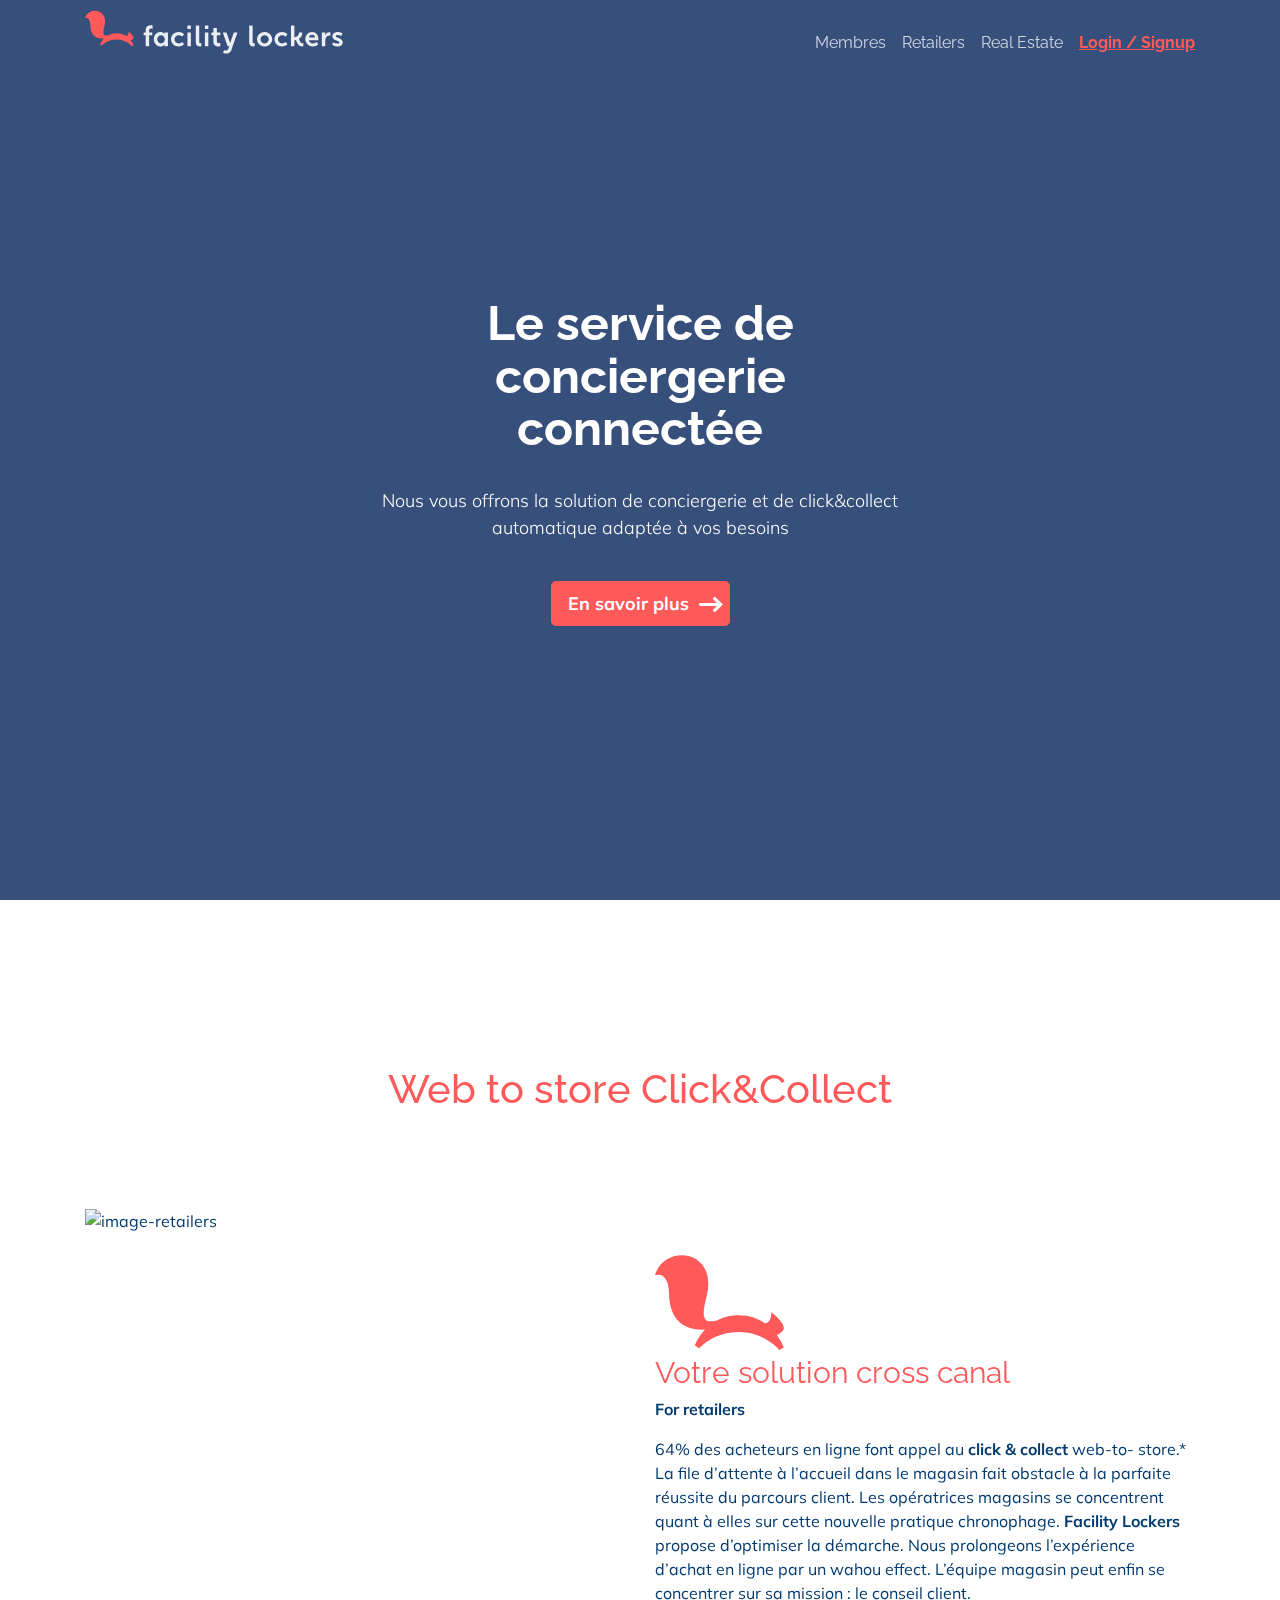
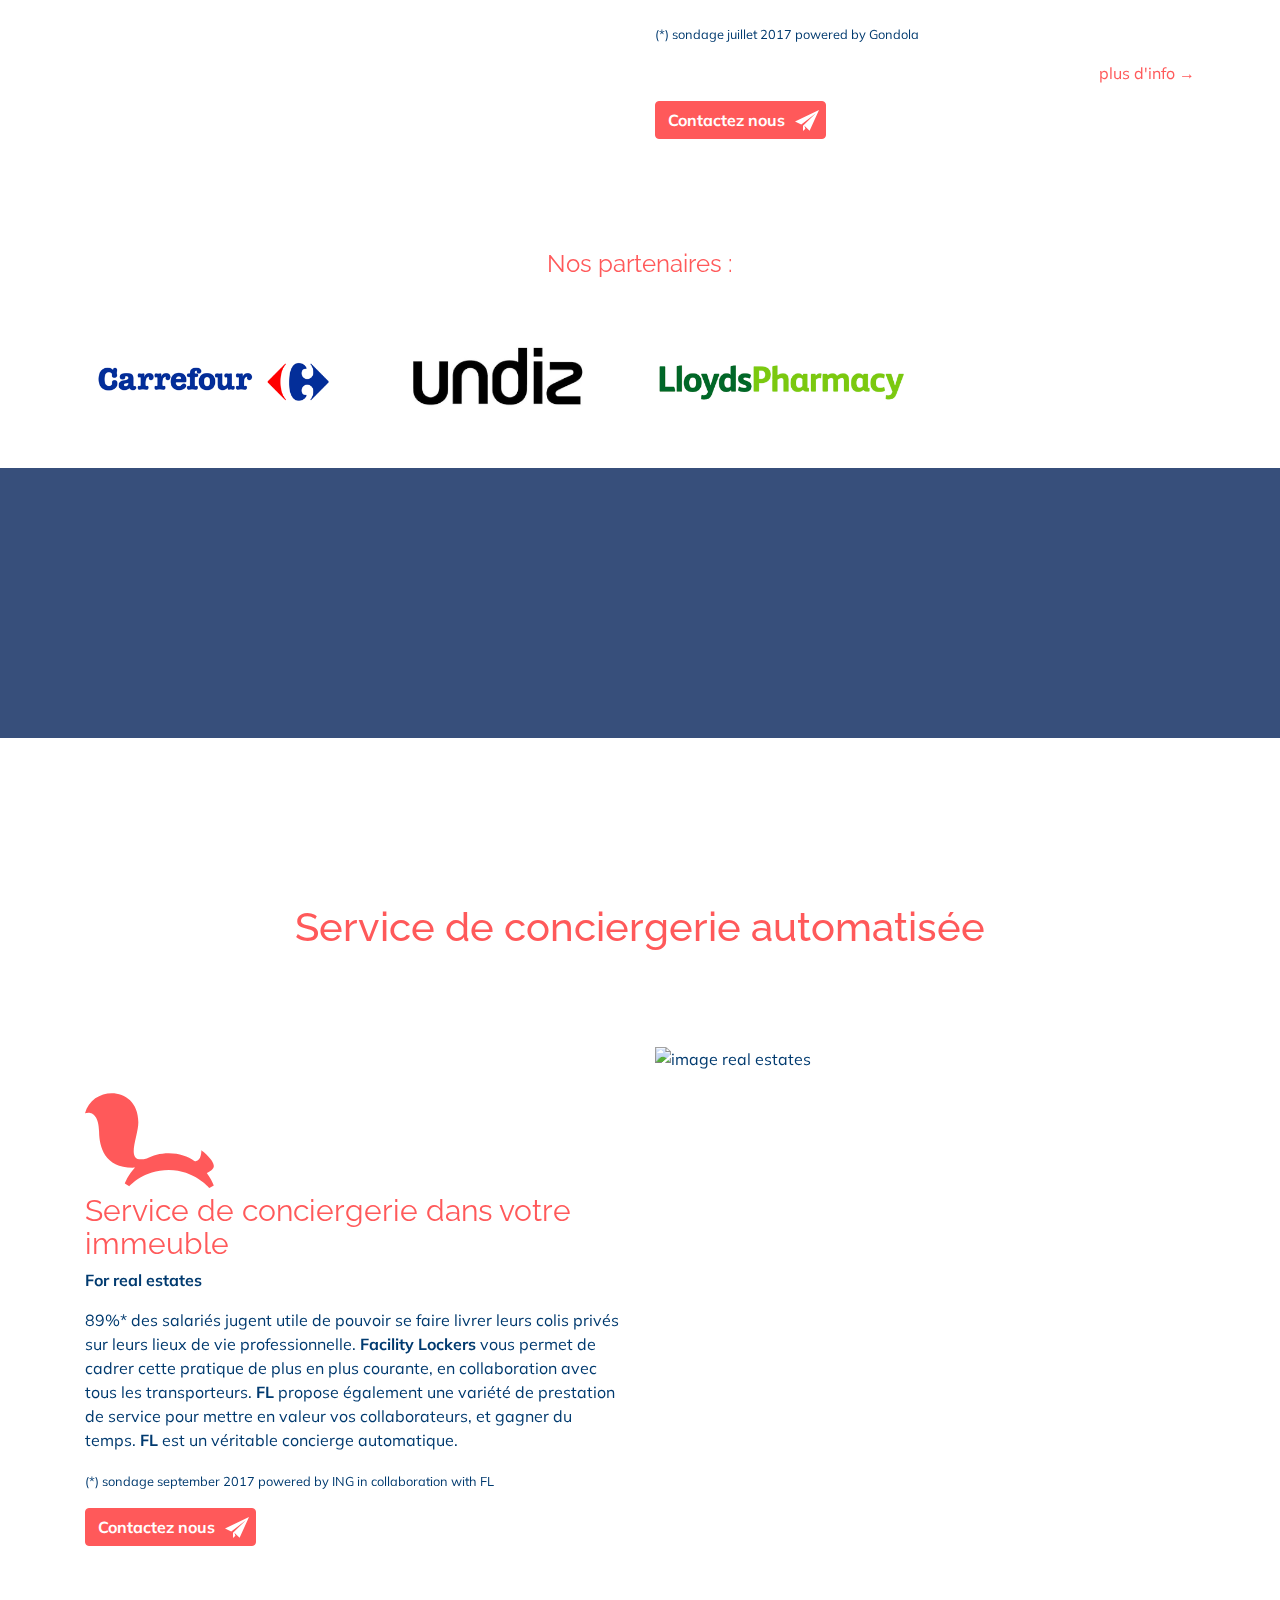
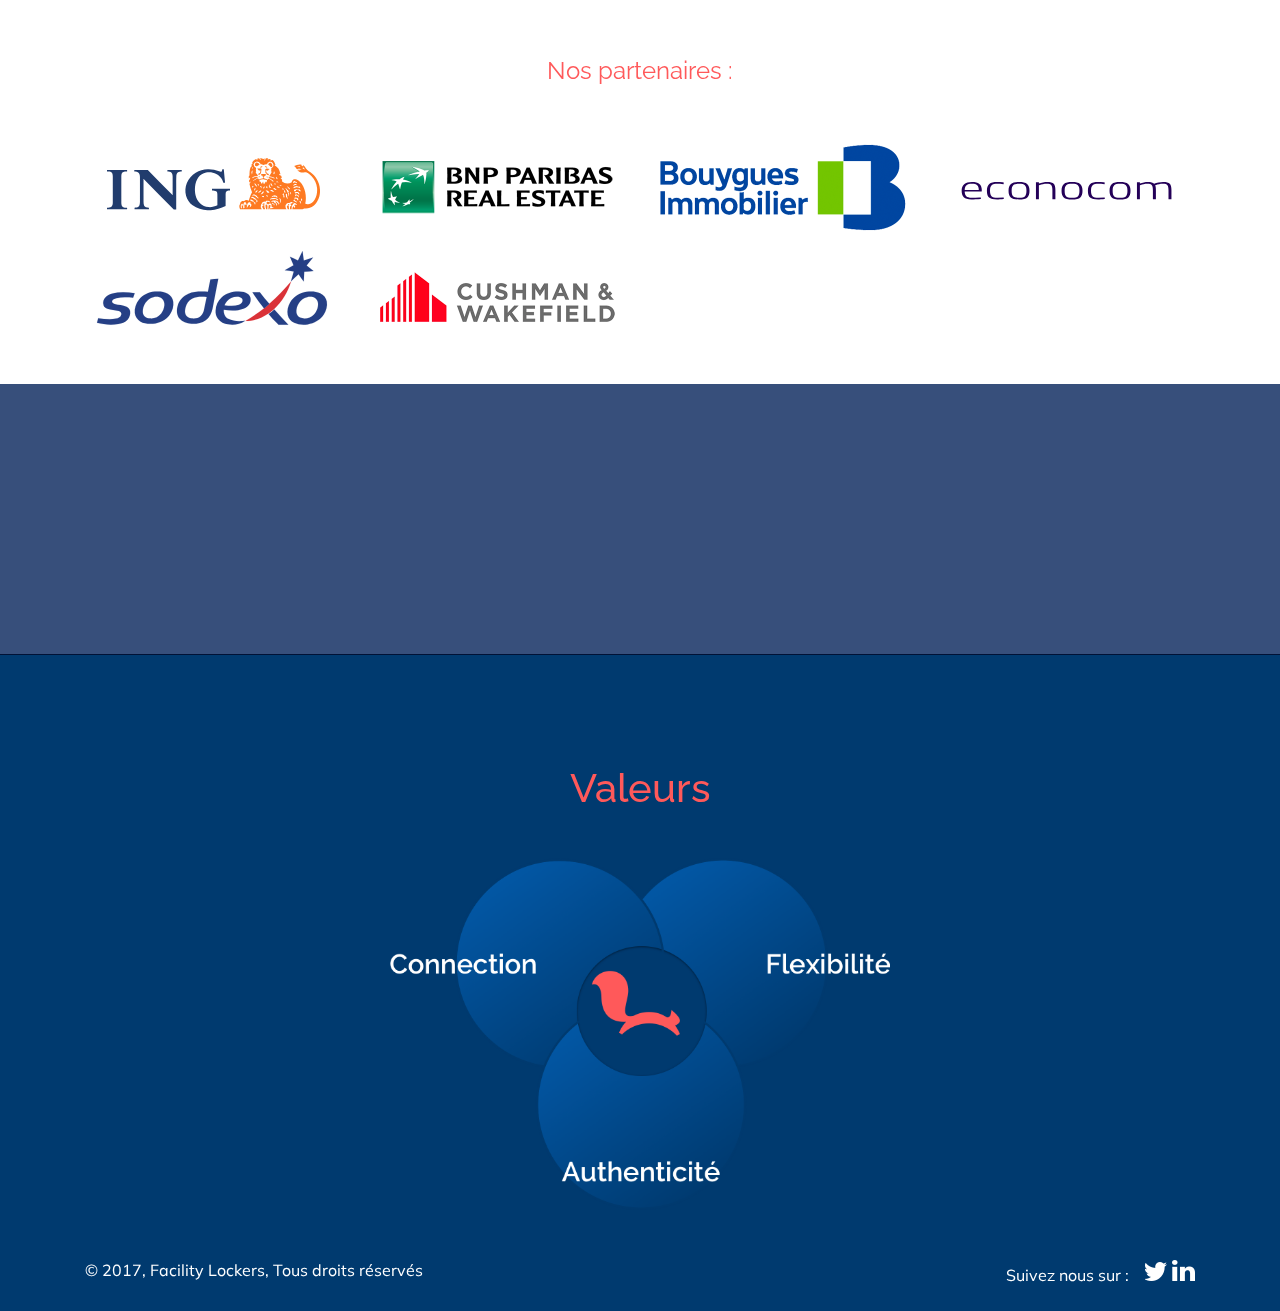
==== commit 5176983f: "accents" ====
--- a/index.html
+++ b/index.html
@@ -28,7 +28,7 @@
             <button class="navbar-toggler" type="button" data-toggle="collapse" data-target="#navbarCollapse" aria-controls="navbarCollapse" aria-label="Toggle navigation">
           <span class="navbar-toggler-icon"></span>
         </button>
-            <div class="collapse navbar-collapse fl-justify-end " id="navbarCollapse">
+            <div class="collapse navbar-collapse fl-justify-end" id="navbarCollapse">
                 <ul class="navbar-nav">
                     <li class="nav-item">
                         <a class="nav-link" href="#members">Membres <span class="sr-only">(current)</span></a>
@@ -62,9 +62,9 @@
     <div class="fl-section fl-main-section jumbotron jumbotron-fluid">
         <div class="container">
             <div class="fl-message-box col-10 col-sm-10 col-md-8 col-lg-6 col-xl-6 mx-auto">
-                <h2 class="display-3 slogan">Le service de conciergerie connecté</h2>
+                <h2 class="display-3 slogan">Le service de conciergerie connect&eacute;e</h2>
                 <br>
-                <p class="lead">Nous vous offrons la solution de conciergerie et de click&amp;collect automatique adaptée à vos besoins</p>
+                <p class="lead">Nous vous offrons la solution de conciergerie et de click&amp;collect automatique adapt&eacute;e &agrave; vos besoins</p>
                 <br>
                 <p class="lead">
                     <a class="btn btn-primary btn-lg fl-btn-call-to-action fl-btn-goto" href="members.html" role="button">En savoir plus</a>
@@ -88,7 +88,7 @@
                 </svg>
                     <h2 class="fl-box-heading">Votre solution cross canal</h2>
                     <p class="fl-box-subtitle">For retailers</p>
-                    <p>64% des acheteurs en ligne font appel au <strong>click &amp; collect</strong> web-to- store.* La file d’attente à l’accueil dans le magasin fait obstacle à la parfaite réussite du parcours client. Les opératrices magasins se concentrent quant à elles sur cette nouvelle pratique chronophage. <strong>Facility Lockers</strong> propose d’optimiser la démarche. Nous prolongeons l’expérience d’achat en ligne par un wahou effect. L’équipe magasin peut enfin se concentrer sur sa mission : le conseil client.</p>
+                    <p>64% des acheteurs en ligne font appel au <strong>click &amp; collect</strong> web-to- store.* La file d’attente &agrave; l’accueil dans le magasin fait obstacle &agrave; la parfaite r&eacute;ussite du parcours client. Les op&eacute;ratrices magasins se concentrent quant &agrave; elles sur cette nouvelle pratique chronophage. <strong>Facility Lockers</strong> propose d’optimiser la d&eacute;marche. Nous prolongeons l’exp&eacute;rience d’achat en ligne par un wahou effect. L’&eacute;quipe magasin peut enfin se concentrer sur sa mission : le conseil client.</p>
                     <p><small> (*) sondage juillet 2017 powered by Gondola</small></p>
                     <p class="text-right"><a href="clickcollect.html" class="btn-link">plus d'info  &#8594;</a></p>
                     <p><a class="btn btn-primary fl-btn-email" href="mailto:info@facilitylockers.com?subject=retailers info" role="button">Contactez nous</a></p>
@@ -132,7 +132,7 @@
                 </svg>
                     <h2 class="fl-box-heading">Service de conciergerie dans votre immeuble</h2>
                     <p class="fl-box-subtitle">For real estates</p>
-                    <p>89%* des salariés jugent utile de pouvoir se faire livrer leurs colis privés sur leurs lieux de vie professionnelle. <strong>Facility Lockers</strong> vous permet de cadrer cette pratique de plus en plus courante, en collaboration avec tous les transporteurs. <strong>FL</strong> propose également une variété de prestation de service pour mettre en valeur vos collaborateurs, et gagner du temps. <strong>FL</strong> est un véritable concierge automatique.</p>
+                    <p>89%* des salari&eacute;s jugent utile de pouvoir se faire livrer leurs colis priv&eacute;s sur leurs lieux de vie professionnelle. <strong>Facility Lockers</strong> vous permet de cadrer cette pratique de plus en plus courante, en collaboration avec tous les transporteurs. <strong>FL</strong> propose &eacute;galement une vari&eacute;t&eacute; de prestation de service pour mettre en valeur vos collaborateurs, et gagner du temps. <strong>FL</strong> est un v&eacute;ritable concierge automatique.</p>
                     <p><small>(*) sondage september 2017 powered by ING in collaboration with FL</small></p>
                     <p><a class="btn btn-primary fl-btn-email" href="mailto:info@facilitylockers.com?subject=retailers info" role="button">Contactez nous</a></p>
 
@@ -182,7 +182,7 @@
             <div class="row pt-5">
                 <div class="col-12 col-sm-6">
                     <div class="fl-copy">
-                        © 2017, Facility Lockers, Tous droits réservés &nbsp;&nbsp;
+                        © 2017, Facility Lockers, Tous droits r&eacute;serv&eacute;s &nbsp;&nbsp;
                     </div>
                 </div>
                 <div class="col-12 col-sm-6">
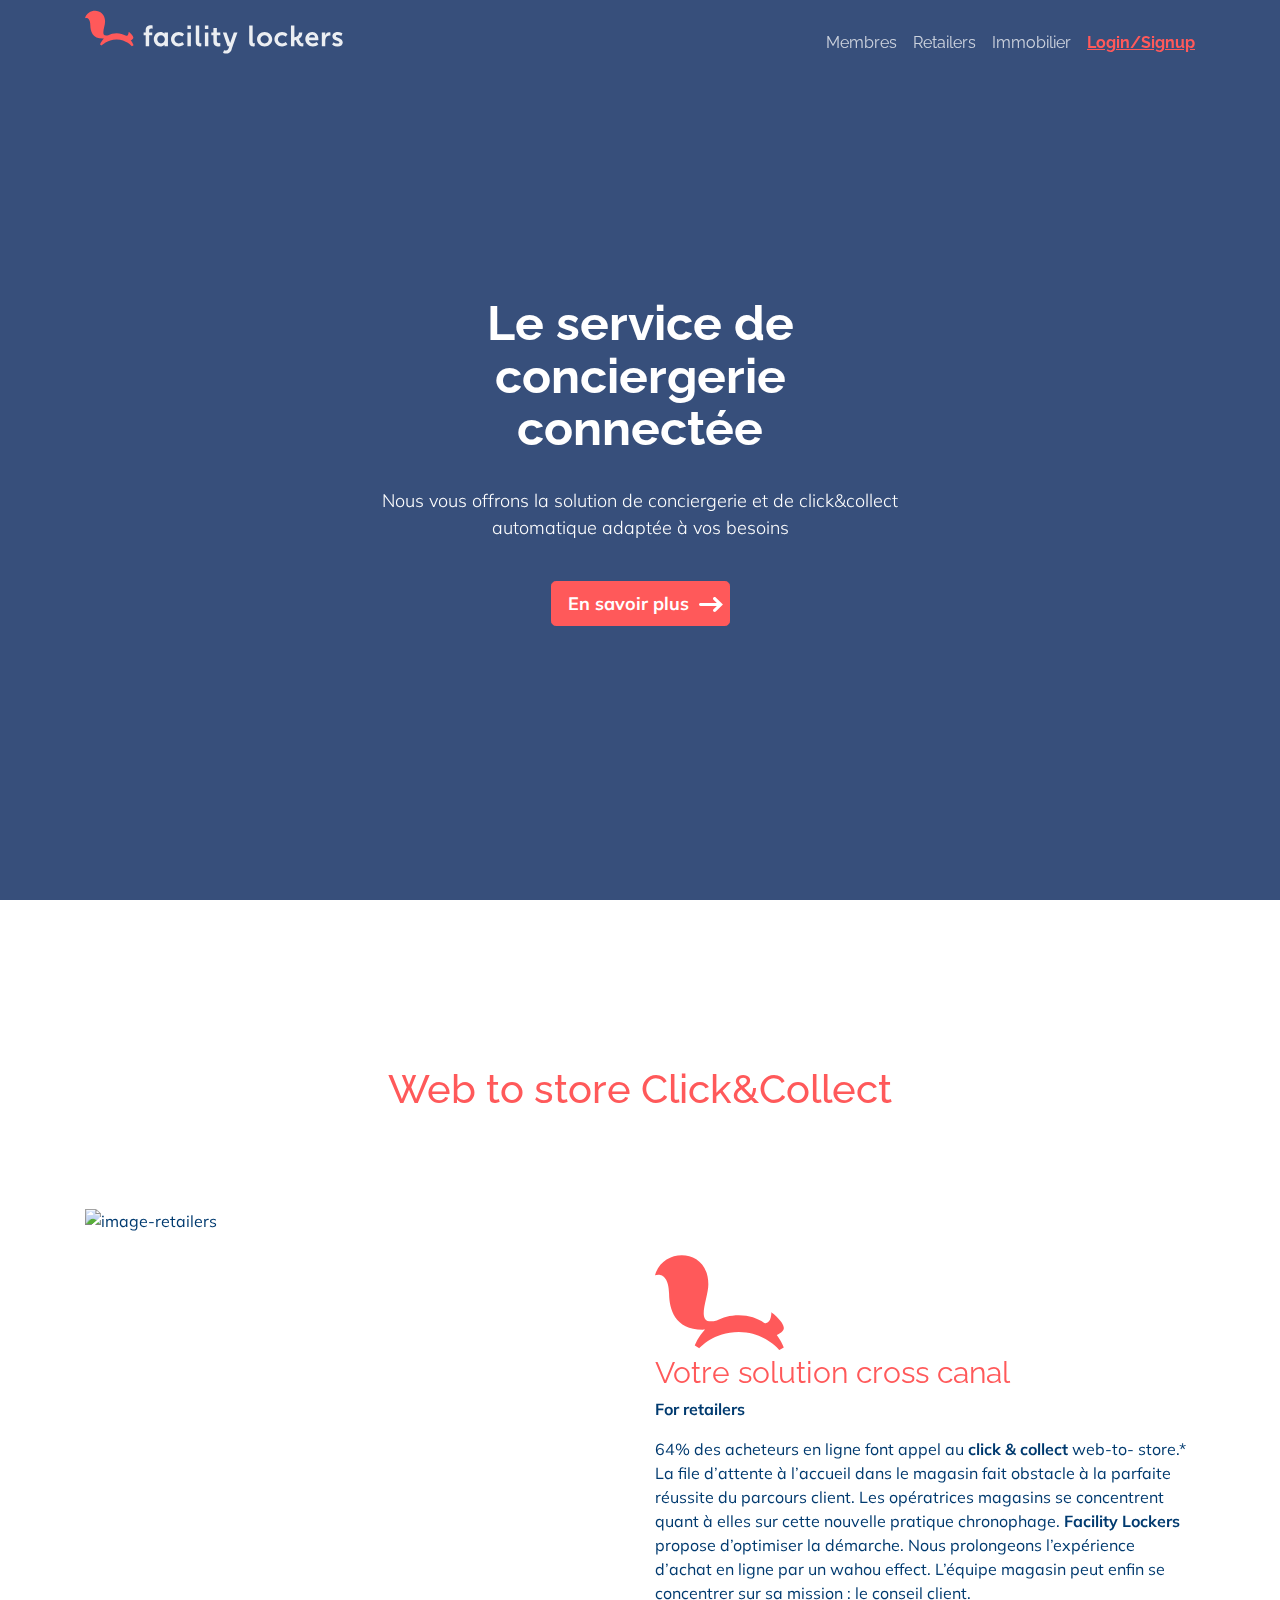
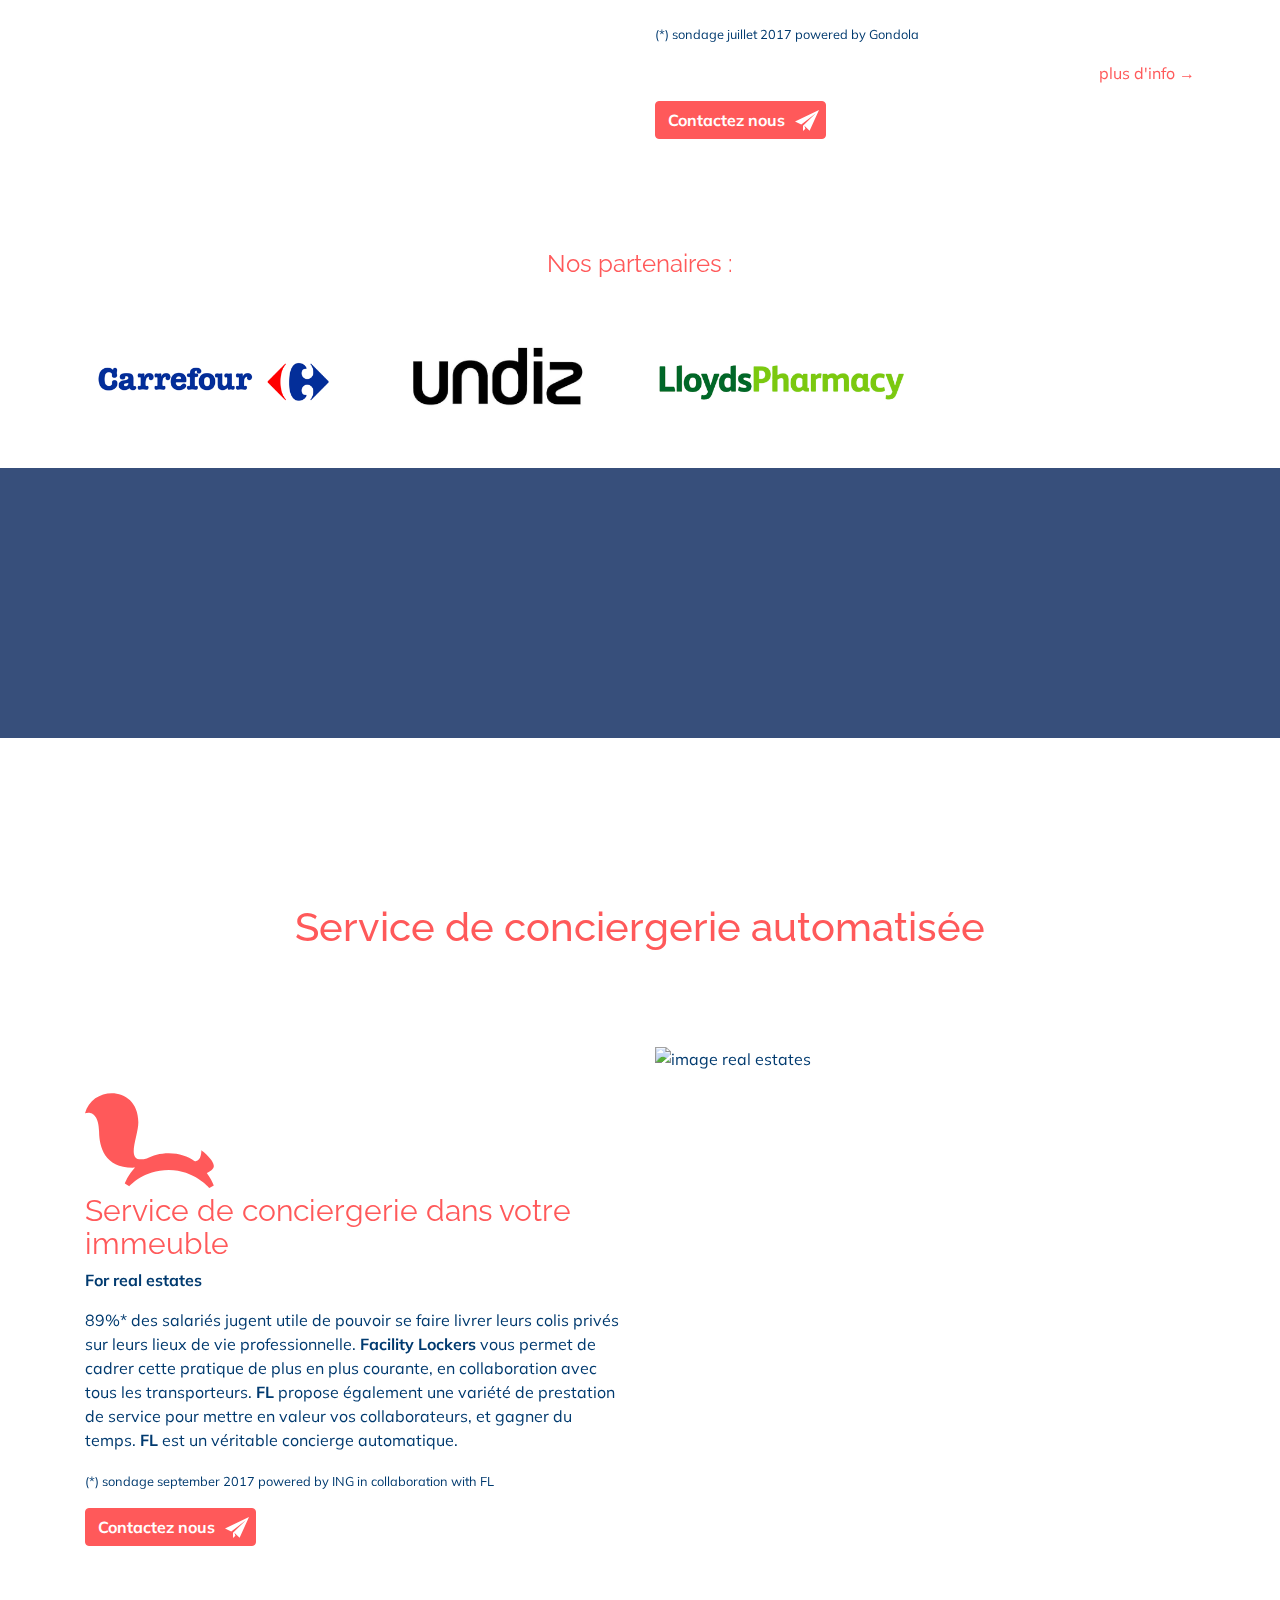
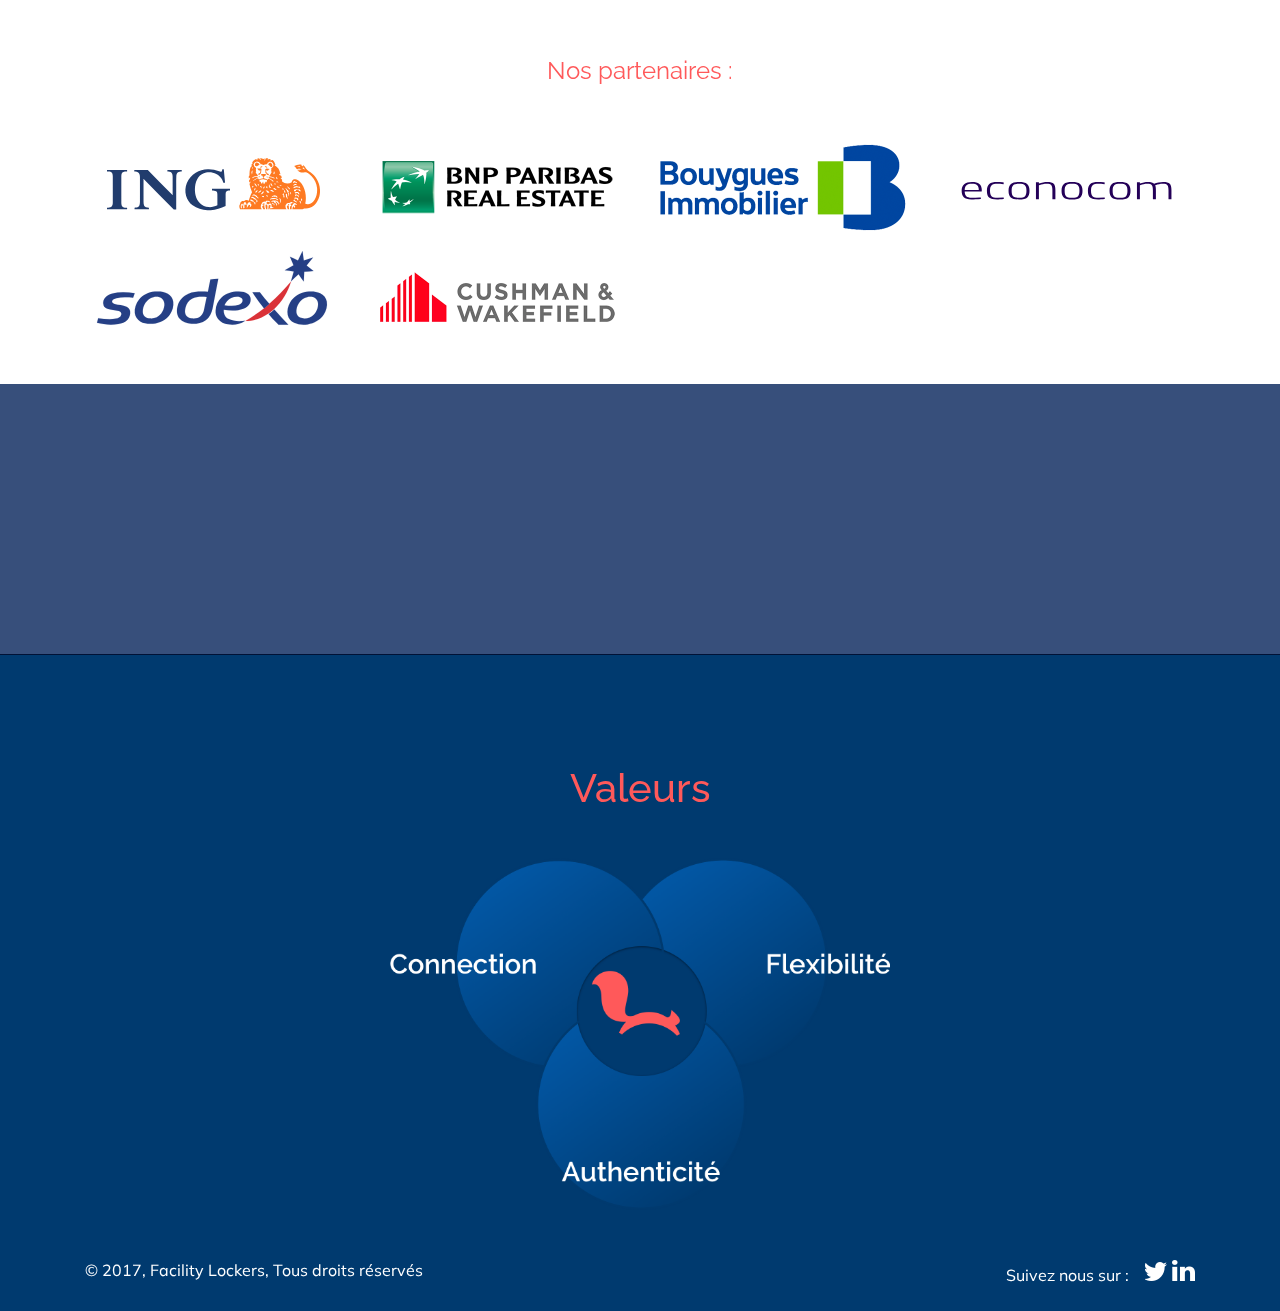
==== commit 9d185576: "nav items corrected" ====
--- a/index.html
+++ b/index.html
@@ -31,16 +31,16 @@
             <div class="collapse navbar-collapse fl-justify-end" id="navbarCollapse">
                 <ul class="navbar-nav">
                     <li class="nav-item">
-                        <a class="nav-link" href="#members">Membres <span class="sr-only">(current)</span></a>
+                        <a class="nav-link" href="#members">Membres</a>
                     </li>
                     <li class="nav-item">
                         <a class="nav-link" href="#retailers">Retailers</a>
                     </li>
                     <li class="nav-item">
-                        <a class="nav-link" href="#real-estate">Real Estate</a>
-                    </li>
-                    <li class="nav-item">
-                        <a class="nav-link fl-login-link" href="#real-estates">Login / Signup</a>
+                        <a class="nav-link" href="#real-estate">Immobilier</a>
+                    </li>
+                    <li class="nav-item">
+                        <a class="nav-link fl-login-link" href="#real-estates">Login/Signup</a>
                     </li>
                     <!--
                     <li class="nav-item fl-languages">
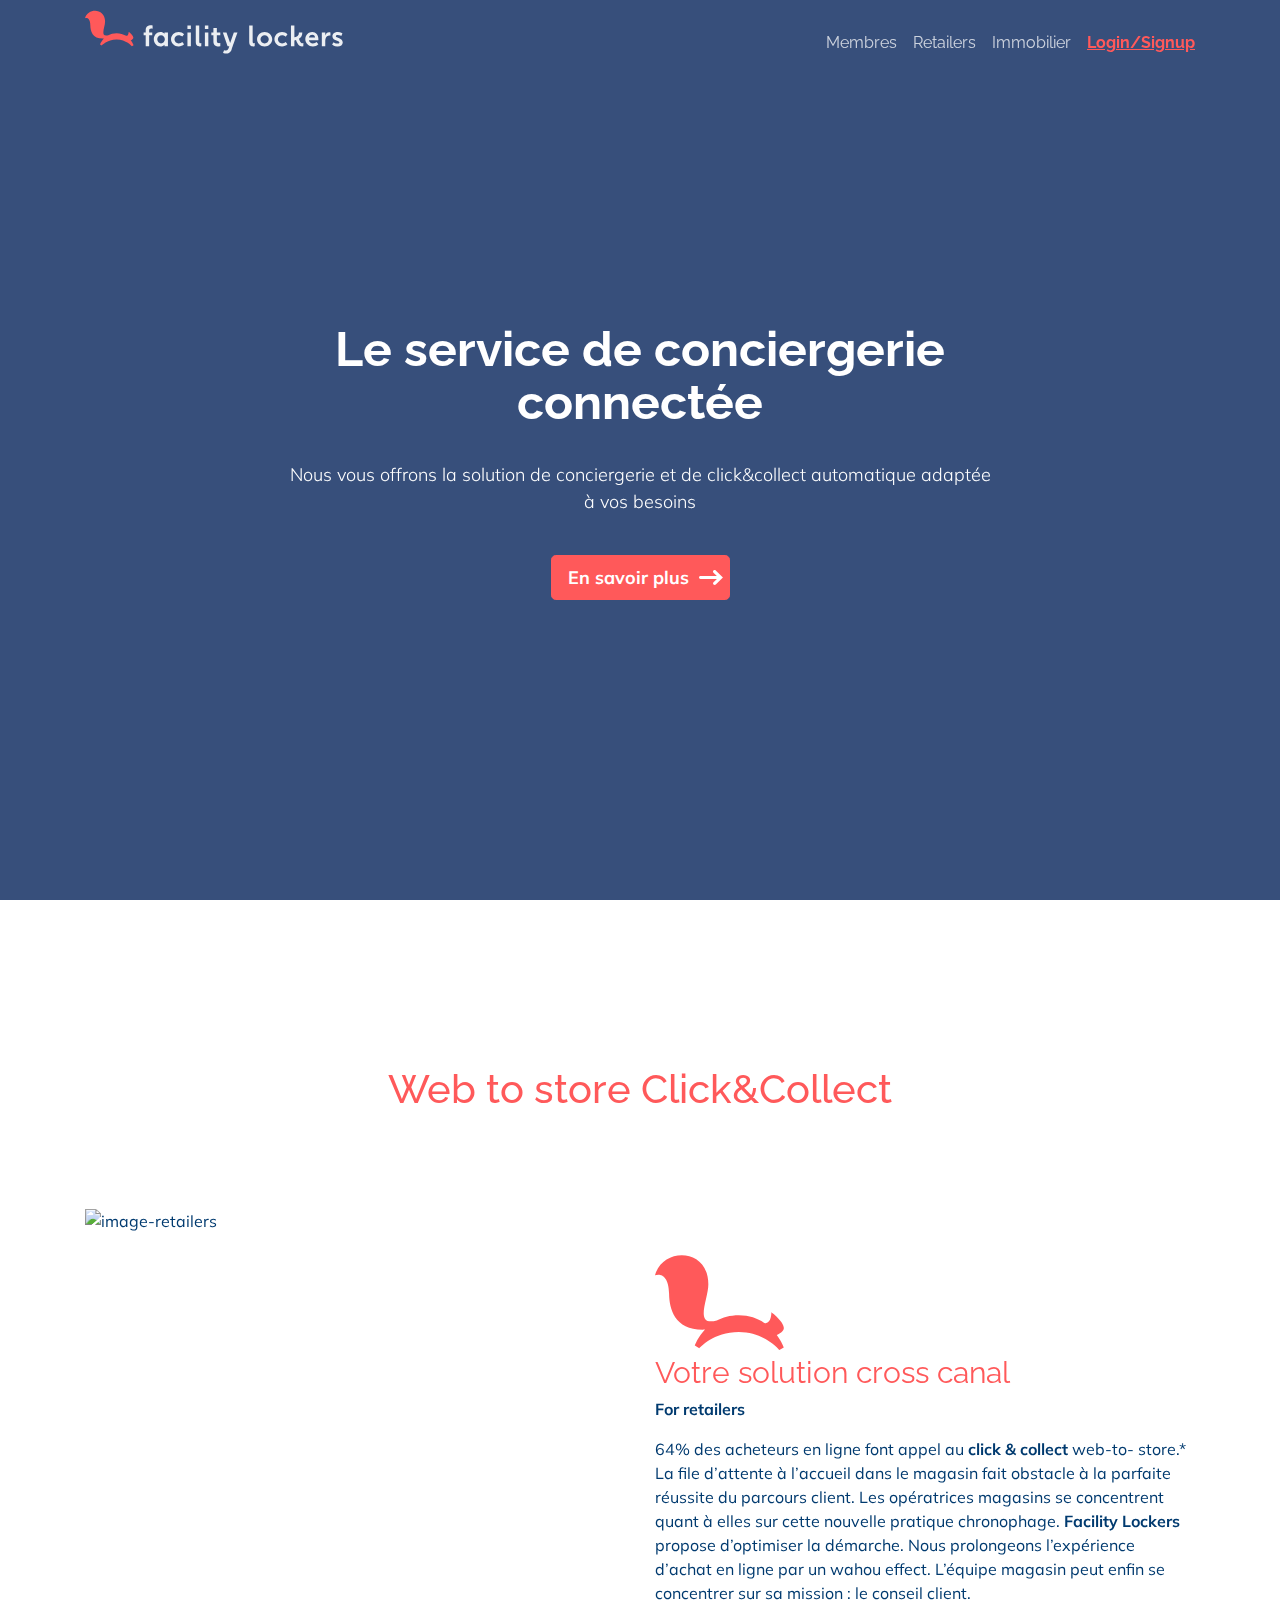
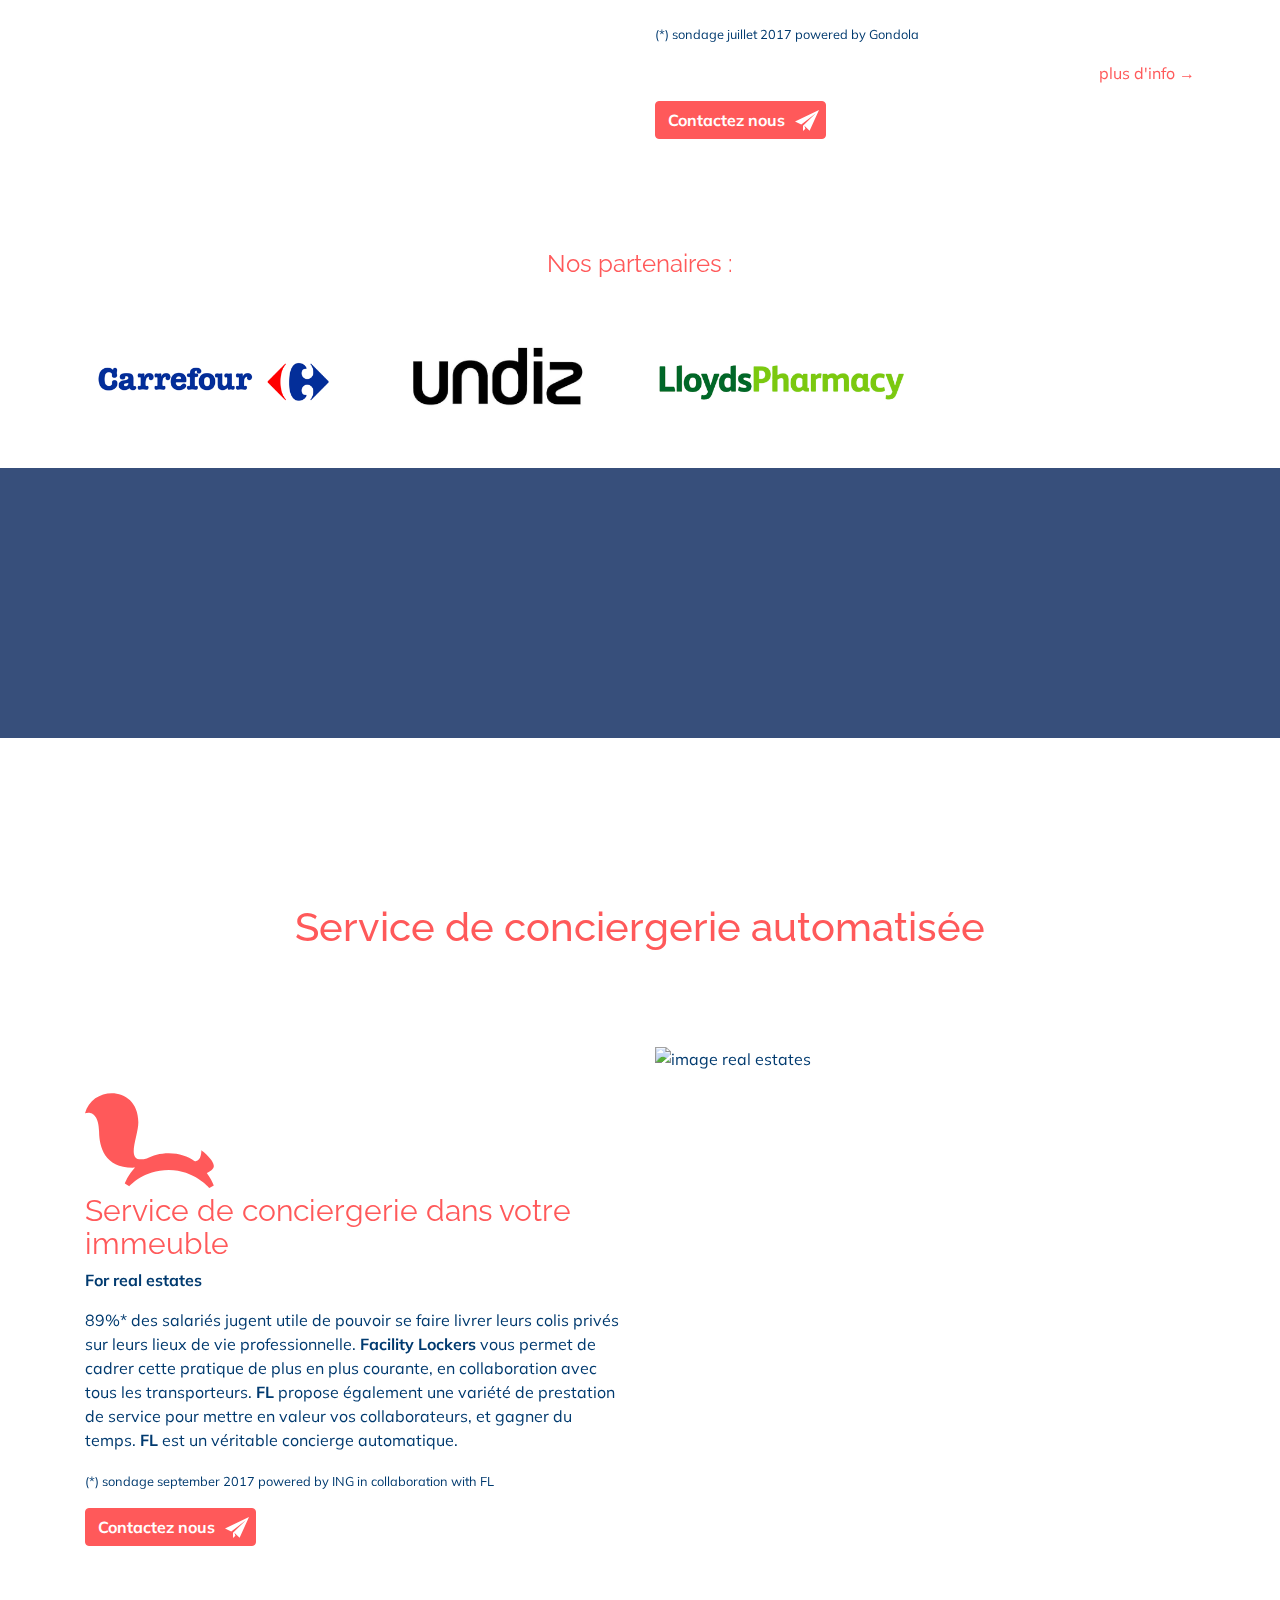
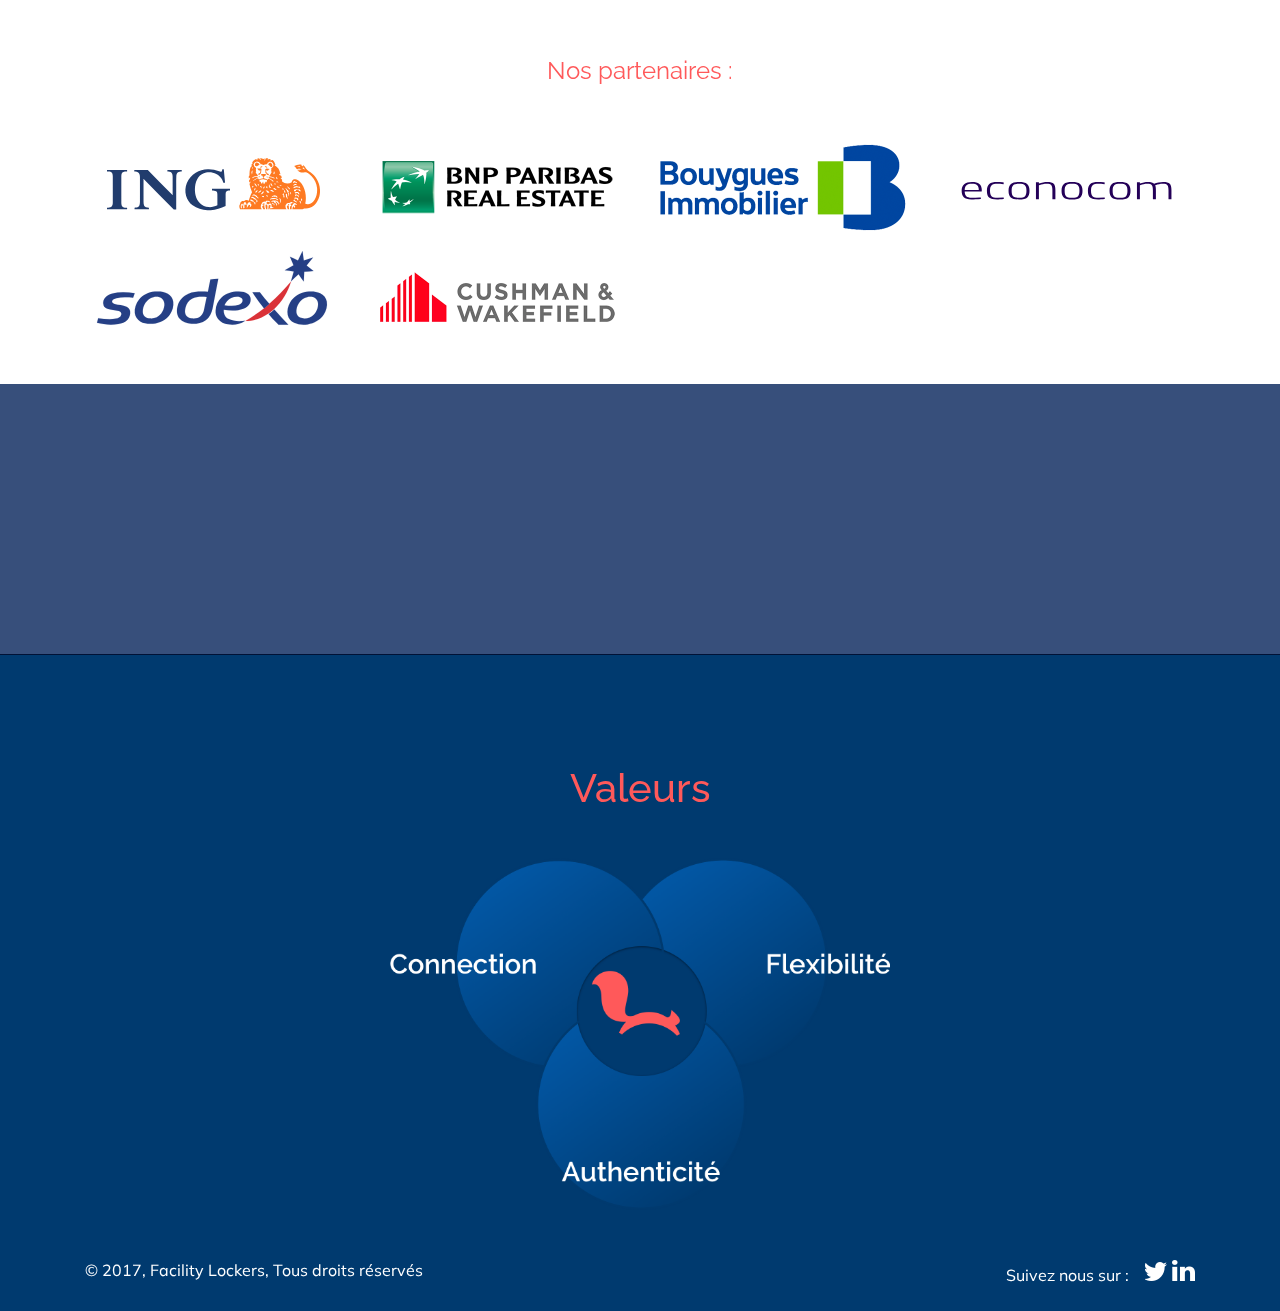
==== commit 3a42f456: "main-section "col-md-8"" ====
--- a/index.html
+++ b/index.html
@@ -61,7 +61,7 @@
     <a id="members"></a>
     <div class="fl-section fl-main-section jumbotron jumbotron-fluid">
         <div class="container">
-            <div class="fl-message-box col-10 col-sm-10 col-md-8 col-lg-6 col-xl-6 mx-auto">
+            <div class="fl-message-box col-10 col-sm-10 col-md-8 mx-auto">
                 <h2 class="display-3 slogan">Le service de conciergerie connect&eacute;e</h2>
                 <br>
                 <p class="lead">Nous vous offrons la solution de conciergerie et de click&amp;collect automatique adapt&eacute;e &agrave; vos besoins</p>
